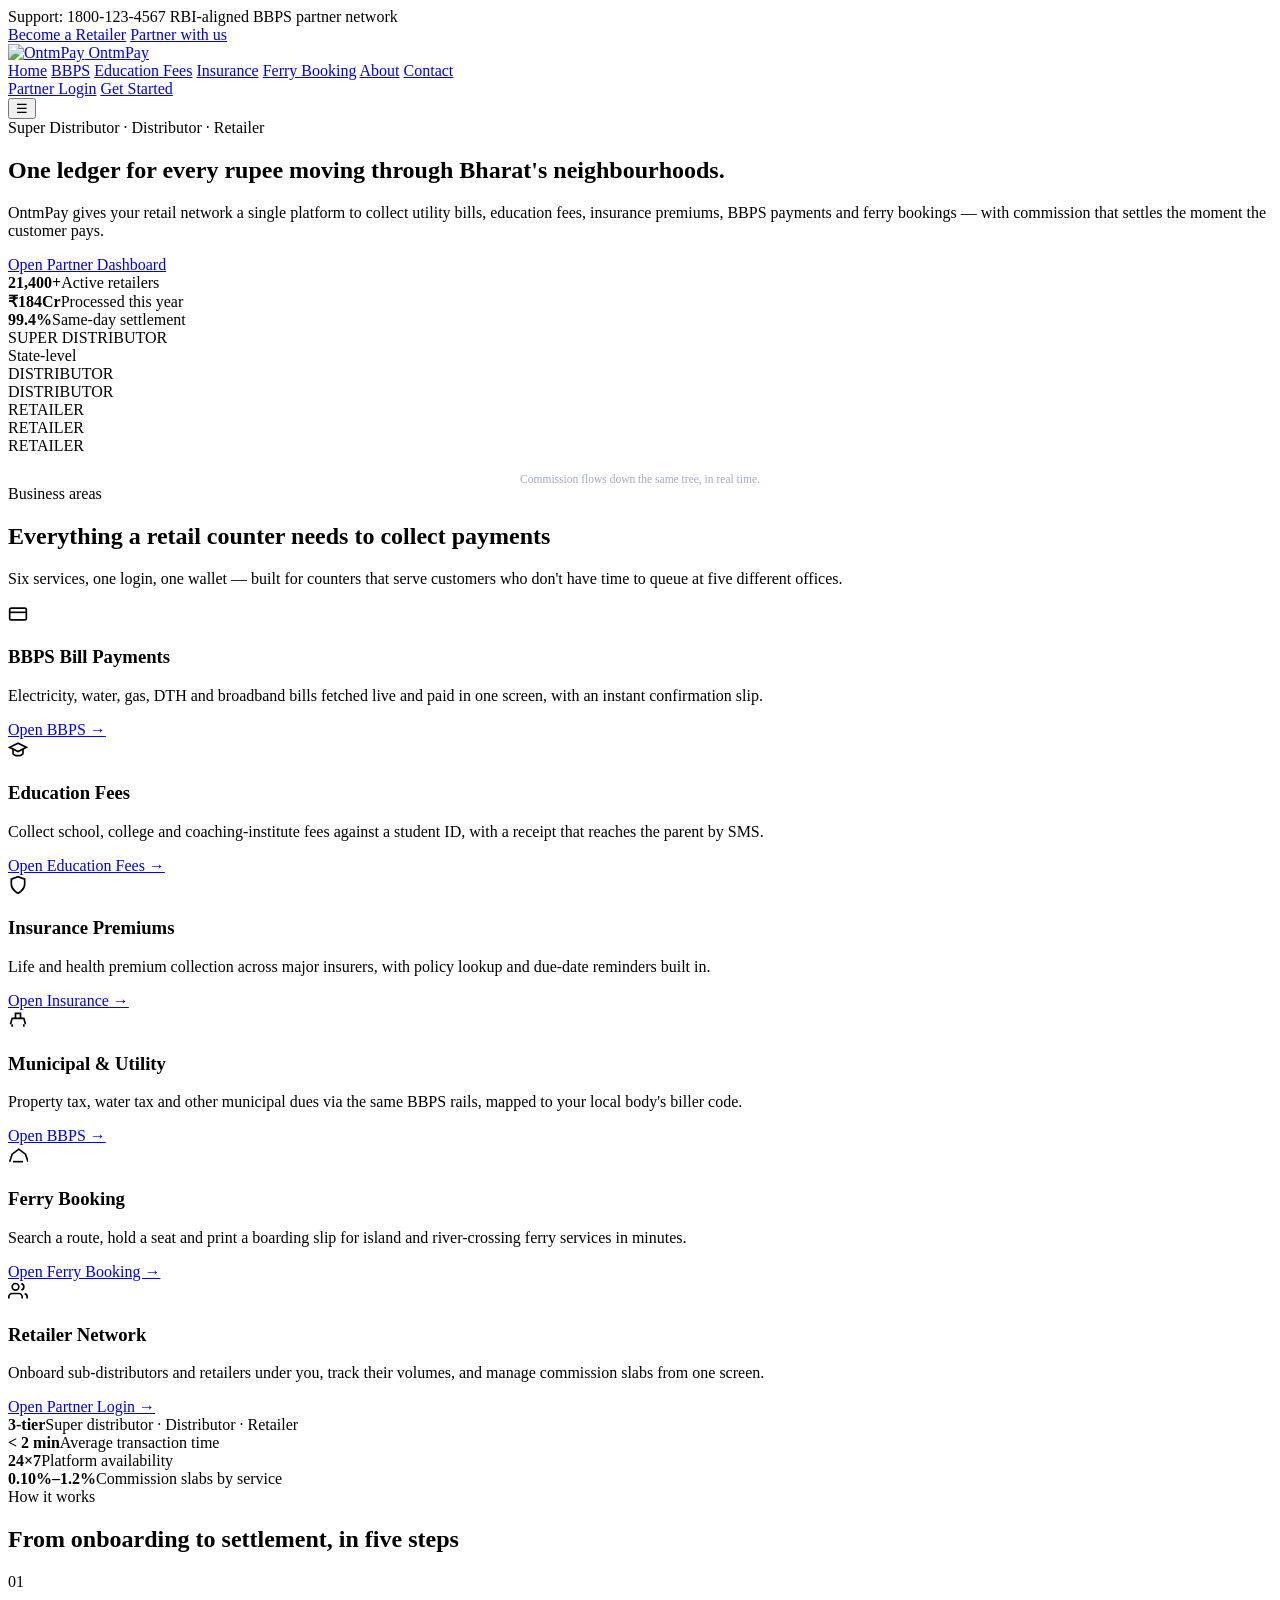
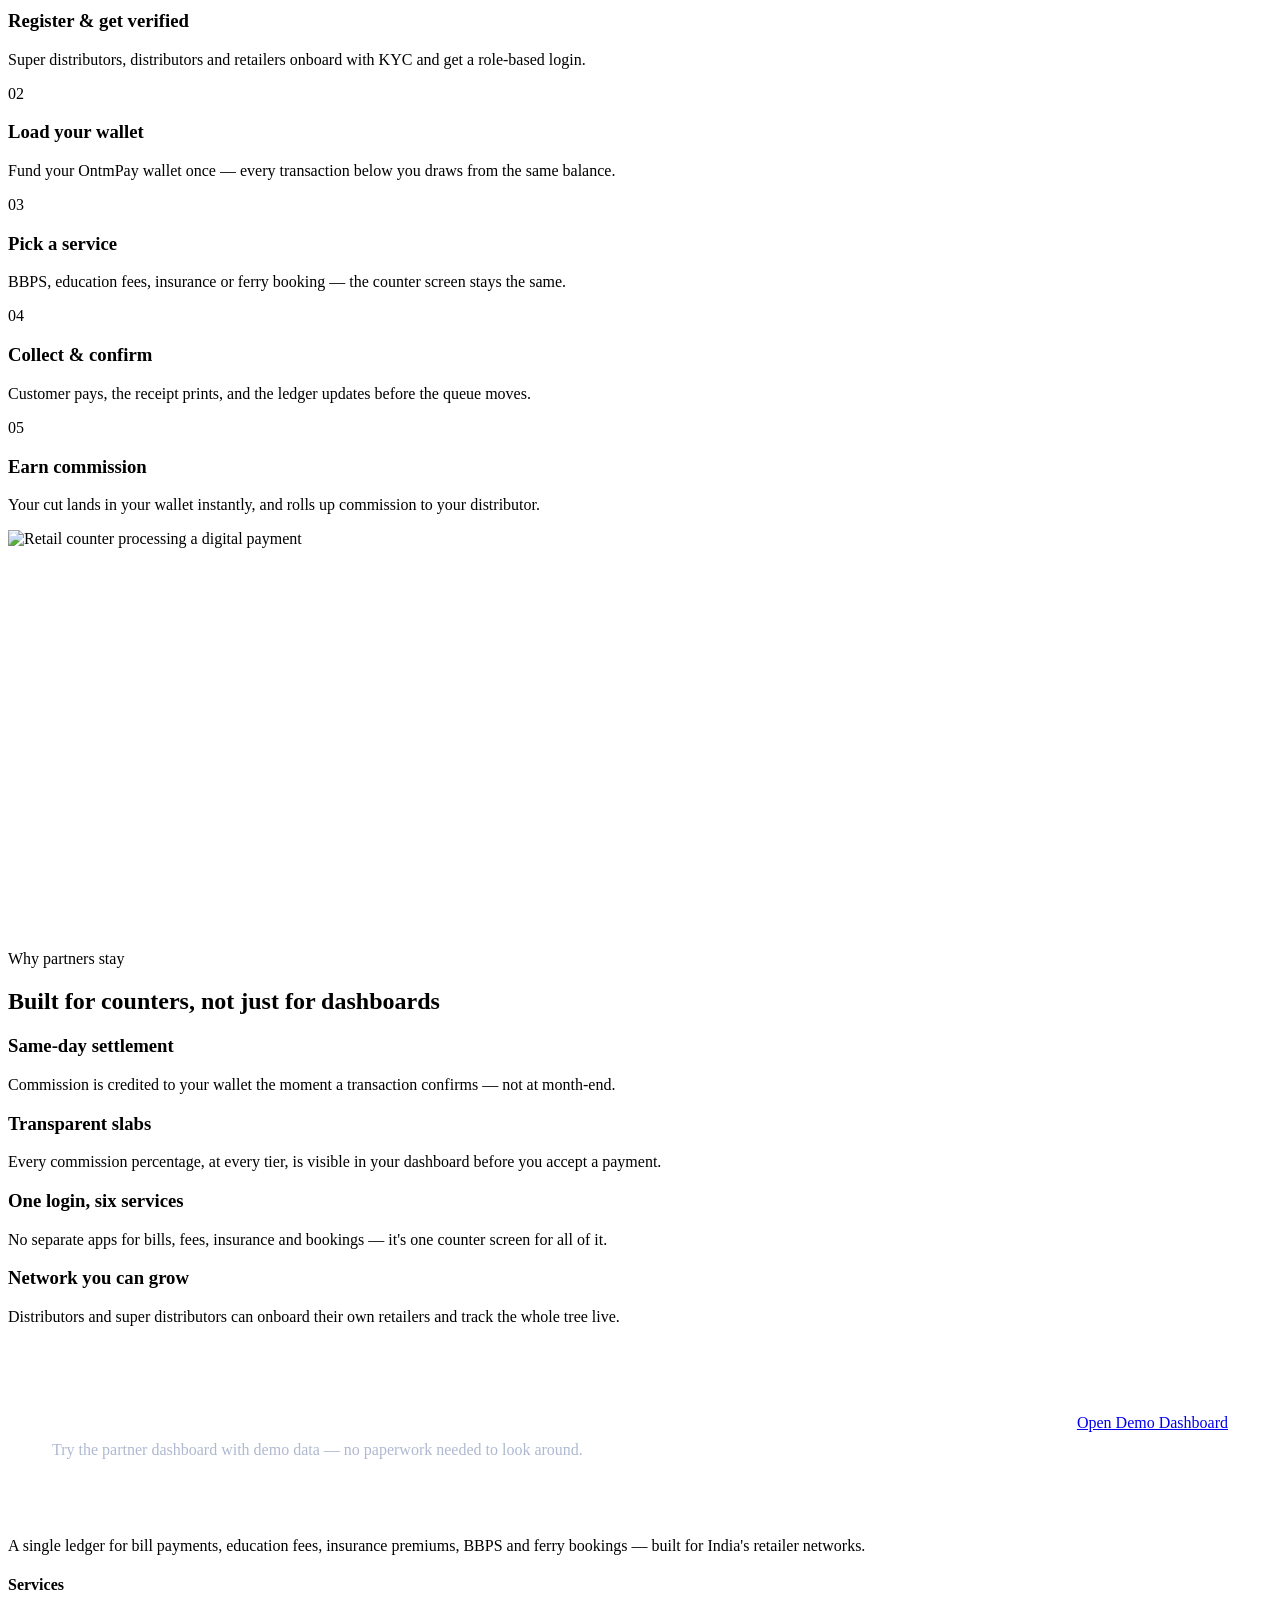
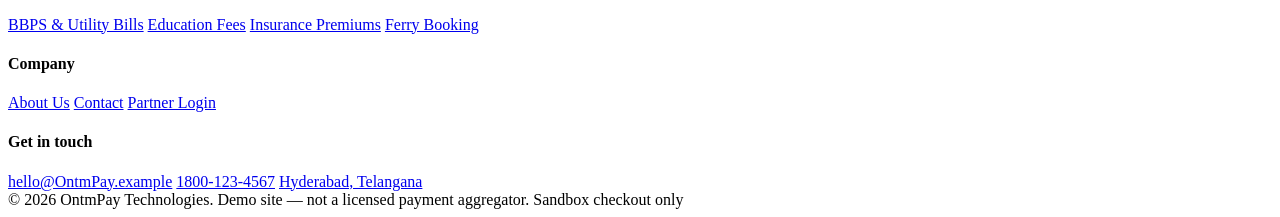
==== index.html @ 5d6c528f "Add files via upload" ====
<!DOCTYPE html>
<html lang="en">
<head>
<meta charset="UTF-8">
<meta name="viewport" content="width=device-width, initial-scale=1.0">
<title>OntmPay — Bill Payments, BBPS &amp; Ferry Booking for Bharat's Retail Network</title>
<meta name="description" content="OntmPay powers a nationwide network of super distributors, distributors and retailers to accept bill payments, education fees, insurance premiums, BBPS and ferry bookings.">
<link rel="stylesheet" href="css/style.css">
</head>
<body>

<div class="topbar">
  <div class="container">
    <div class="topbar-links">
      <span>Support: 1800-123-4567</span>
      <span class="mono">RBI-aligned BBPS partner network</span>
    </div>
    <div class="topbar-links">
      <a href="contact.html">Become a Retailer</a>
      <a href="contact.html">Partner with us</a>
    </div>
  </div>
</div>

<header class="site">
  <div class="container">
    <nav class="main">
      <a href="index.html" class="logo">
        <!-- <span class="mark">SP</span> -->
        <img src="./assets/images/logo-icon.svg" alt="OntmPay" class="mark"> OntmPay
      </a>
      <div class="nav-links">
        <a href="index.html" class="active">Home</a>
        <a href="services/bbps.html">BBPS</a>
        <a href="services/education.html">Education Fees</a>
        <a href="services/insurance.html">Insurance</a>
        <a href="services/ferry.html">Ferry Booking</a>
        <a href="about.html">About</a>
        <a href="contact.html">Contact</a>
      </div>
      <div class="nav-cta">
        <a href="login.html" class="btn btn-outline btn-sm">Partner Login</a>
        <a href="login.html" class="btn btn-primary btn-sm">Get Started</a>
      </div>
      <button class="nav-toggle btn btn-ghost btn-sm" aria-label="Menu">☰</button>
    </nav>
  </div>
</header>

<section class="hero">
  <div class="container">
    <div>
      <div class="eyebrow">Super Distributor · Distributor · Retailer</div>
      <h1>One ledger for every rupee moving through Bharat's neighbourhoods.</h1>
      <p class="lead">OntmPay gives your retail network a single platform to collect utility bills, education fees, insurance premiums, BBPS payments and ferry bookings — with commission that settles the moment the customer pays.</p>
      <div class="hero-actions">
        <a href="login.html" class="btn btn-primary">Open Partner Dashboard</a>
        <a href="services/bbps.html" class="btn btn-outline" style="border-color:rgba(255,255,255,.35); color:#fff;">Explore Services</a>
      </div>
      <div class="hero-stats">
        <div><b>21,400+</b><span>Active retailers</span></div>
        <div><b>₹184Cr</b><span>Processed this year</span></div>
        <div><b>99.4%</b><span>Same-day settlement</span></div>
      </div>
    </div>

    <div class="network-diagram" aria-label="Distribution hierarchy diagram">
      <div class="tier">
        <div class="node super">SUPER DISTRIBUTOR<br>State-level</div>
      </div>
      <div class="connector"></div>
      <div class="tier">
        <div class="node dist">DISTRIBUTOR</div>
        <div class="node dist">DISTRIBUTOR</div>
      </div>
      <div class="connector"></div>
      <div class="tier">
        <div class="node retail">RETAILER</div>
        <div class="node retail">RETAILER</div>
        <div class="node retail">RETAILER</div>
      </div>
      <p class="mono" style="text-align:center; font-size:.72rem; color:#9CA9C4; margin:18px 0 0;">Commission flows down the same tree, in real time.</p>
    </div>
  </div>
</section>

<section>
  <div class="container">
    <div class="section-head">
      <div class="eyebrow" style="justify-content:center;">Business areas</div>
      <h2>Everything a retail counter needs to collect payments</h2>
      <p>Six services, one login, one wallet — built for counters that serve customers who don't have time to queue at five different offices.</p>
    </div>

    <div class="grid grid-3">
      <div class="service-card">
        <div class="icon">
          <svg width="20" height="20" viewBox="0 0 24 24" fill="none" stroke="currentColor" stroke-width="2"><rect x="2" y="5" width="20" height="14" rx="2"></rect><path d="M2 10h20"></path></svg>
        </div>
        <h3>BBPS Bill Payments</h3>
        <p>Electricity, water, gas, DTH and broadband bills fetched live and paid in one screen, with an instant confirmation slip.</p>
        <a href="services/bbps.html" class="link">Open BBPS →</a>
      </div>
      <div class="service-card">
        <div class="icon">
          <svg width="20" height="20" viewBox="0 0 24 24" fill="none" stroke="currentColor" stroke-width="2"><path d="M22 10L12 5 2 10l10 5 10-5z"></path><path d="M6 12v5c0 1.5 2.7 3 6 3s6-1.5 6-3v-5"></path></svg>
        </div>
        <h3>Education Fees</h3>
        <p>Collect school, college and coaching-institute fees against a student ID, with a receipt that reaches the parent by SMS.</p>
        <a href="services/education.html" class="link">Open Education Fees →</a>
      </div>
      <div class="service-card">
        <div class="icon">
          <svg width="20" height="20" viewBox="0 0 24 24" fill="none" stroke="currentColor" stroke-width="2"><path d="M12 22s8-4 8-11V5l-8-3-8 3v6c0 7 8 11 8 11z"></path></svg>
        </div>
        <h3>Insurance Premiums</h3>
        <p>Life and health premium collection across major insurers, with policy lookup and due-date reminders built in.</p>
        <a href="services/insurance.html" class="link">Open Insurance →</a>
      </div>
      <div class="service-card">
        <div class="icon">
          <svg width="20" height="20" viewBox="0 0 24 24" fill="none" stroke="currentColor" stroke-width="2"><path d="M3 17l2-7h14l2 7"></path><path d="M5 17v3M19 17v3M9 10V4h6v6"></path></svg>
        </div>
        <h3>Municipal &amp; Utility</h3>
        <p>Property tax, water tax and other municipal dues via the same BBPS rails, mapped to your local body's biller code.</p>
        <a href="services/bbps.html" class="link">Open BBPS →</a>
      </div>
      <div class="service-card">
        <div class="icon">
          <svg width="20" height="20" viewBox="0 0 24 24" fill="none" stroke="currentColor" stroke-width="2"><path d="M2 20l3-9 8-6 8 6 3 9"></path><path d="M6 20h12"></path></svg>
        </div>
        <h3>Ferry Booking</h3>
        <p>Search a route, hold a seat and print a boarding slip for island and river-crossing ferry services in minutes.</p>
        <a href="services/ferry.html" class="link">Open Ferry Booking →</a>
      </div>
      <div class="service-card">
        <div class="icon">
          <svg width="20" height="20" viewBox="0 0 24 24" fill="none" stroke="currentColor" stroke-width="2"><path d="M17 21v-2a4 4 0 0 0-4-4H5a4 4 0 0 0-4 4v2"></path><circle cx="9" cy="7" r="4"></circle><path d="M23 21v-2a4 4 0 0 0-3-3.87"></path><path d="M16 3.13a4 4 0 0 1 0 7.75"></path></svg>
        </div>
        <h3>Retailer Network</h3>
        <p>Onboard sub-distributors and retailers under you, track their volumes, and manage commission slabs from one screen.</p>
        <a href="login.html" class="link">Open Partner Login →</a>
      </div>
    </div>
  </div>
</section>

<section class="alt">
  <div class="container">
    <div class="stat-strip">
      <div><b>3-tier</b><span>Super distributor · Distributor · Retailer</span></div>
      <div><b>&lt; 2 min</b><span>Average transaction time</span></div>
      <div><b>24×7</b><span>Platform availability</span></div>
      <div><b>0.10%–1.2%</b><span>Commission slabs by service</span></div>
    </div>
  </div>
</section>

<section>
  <div class="container">
    <div class="grid grid-2" style="align-items:center; gap:60px;">
      <div>
        <div class="eyebrow">How it works</div>
        <h2>From onboarding to settlement, in five steps</h2>
        <div class="steps">
          <div class="step">
            <div class="num">01</div>
            <div><h3>Register &amp; get verified</h3><p class="mb-0">Super distributors, distributors and retailers onboard with KYC and get a role-based login.</p></div>
          </div>
          <div class="step">
            <div class="num">02</div>
            <div><h3>Load your wallet</h3><p class="mb-0">Fund your OntmPay wallet once — every transaction below you draws from the same balance.</p></div>
          </div>
          <div class="step">
            <div class="num">03</div>
            <div><h3>Pick a service</h3><p class="mb-0">BBPS, education fees, insurance or ferry booking — the counter screen stays the same.</p></div>
          </div>
          <div class="step">
            <div class="num">04</div>
            <div><h3>Collect &amp; confirm</h3><p class="mb-0">Customer pays, the receipt prints, and the ledger updates before the queue moves.</p></div>
          </div>
          <div class="step">
            <div class="num">05</div>
            <div><h3>Earn commission</h3><p class="mb-0">Your cut lands in your wallet instantly, and rolls up commission to your distributor.</p></div>
          </div>
        </div>
      </div>
      <div class="card" style="padding:0; overflow:hidden;">
        <img src="https://images.unsplash.com/photo-1556742049-0cfed4f6a45d?auto=format&fit=crop&w=800&q=80" alt="Retail counter processing a digital payment" style="width:100%; height:100%; object-fit:cover; min-height:420px;">
      </div>
    </div>
  </div>
</section>

<section class="alt">
  <div class="container">
    <div class="section-head">
      <div class="eyebrow" style="justify-content:center;">Why partners stay</div>
      <h2>Built for counters, not just for dashboards</h2>
    </div>
    <div class="grid grid-4">
      <div class="card">
        <h3>Same-day settlement</h3>
        <p class="mb-0">Commission is credited to your wallet the moment a transaction confirms — not at month-end.</p>
      </div>
      <div class="card">
        <h3>Transparent slabs</h3>
        <p class="mb-0">Every commission percentage, at every tier, is visible in your dashboard before you accept a payment.</p>
      </div>
      <div class="card">
        <h3>One login, six services</h3>
        <p class="mb-0">No separate apps for bills, fees, insurance and bookings — it's one counter screen for all of it.</p>
      </div>
      <div class="card">
        <h3>Network you can grow</h3>
        <p class="mb-0">Distributors and super distributors can onboard their own retailers and track the whole tree live.</p>
      </div>
    </div>
  </div>
</section>

<section class="tight">
  <div class="container">
    <div class="card" style="background:var(--primary-deep); color:#fff; padding:44px; display:flex; justify-content:space-between; align-items:center; flex-wrap:wrap; gap:24px;">
      <div>
        <h2 style="color:#fff; margin-bottom:8px;">Ready to open a counter with OntmPay?</h2>
        <p style="color:#AEB9D1; margin:0;">Try the partner dashboard with demo data — no paperwork needed to look around.</p>
      </div>
      <a href="login.html" class="btn btn-primary">Open Demo Dashboard</a>
    </div>
  </div>
</section>

<footer class="site">
  <div class="container">
    <div class="footer-grid">
      <div class="footer-brand">
        <a href="index.html" class="logo" style="color:#fff;"><span class="mark">SP</span> OntmPay</a>
        <p>A single ledger for bill payments, education fees, insurance premiums, BBPS and ferry bookings — built for India's retailer networks.</p>
      </div>
      <div>
        <h4>Services</h4>
        <a href="services/bbps.html">BBPS &amp; Utility Bills</a>
        <a href="services/education.html">Education Fees</a>
        <a href="services/insurance.html">Insurance Premiums</a>
        <a href="services/ferry.html">Ferry Booking</a>
      </div>
      <div>
        <h4>Company</h4>
        <a href="about.html">About Us</a>
        <a href="contact.html">Contact</a>
        <a href="login.html">Partner Login</a>
      </div>
      <div>
        <h4>Get in touch</h4>
        <a href="mailto:hello@OntmPay.example">hello@OntmPay.example</a>
        <a href="tel:+911800123456">1800-123-4567</a>
        <a href="contact.html">Hyderabad, Telangana</a>
      </div>
    </div>
    <div class="footer-bottom">
      <span>© 2026 OntmPay Technologies. Demo site — not a licensed payment aggregator.</span>
      <span class="mono">Sandbox checkout only</span>
    </div>
  </div>
</footer>

<script src="js/main.js"></script>
</body>
</html>
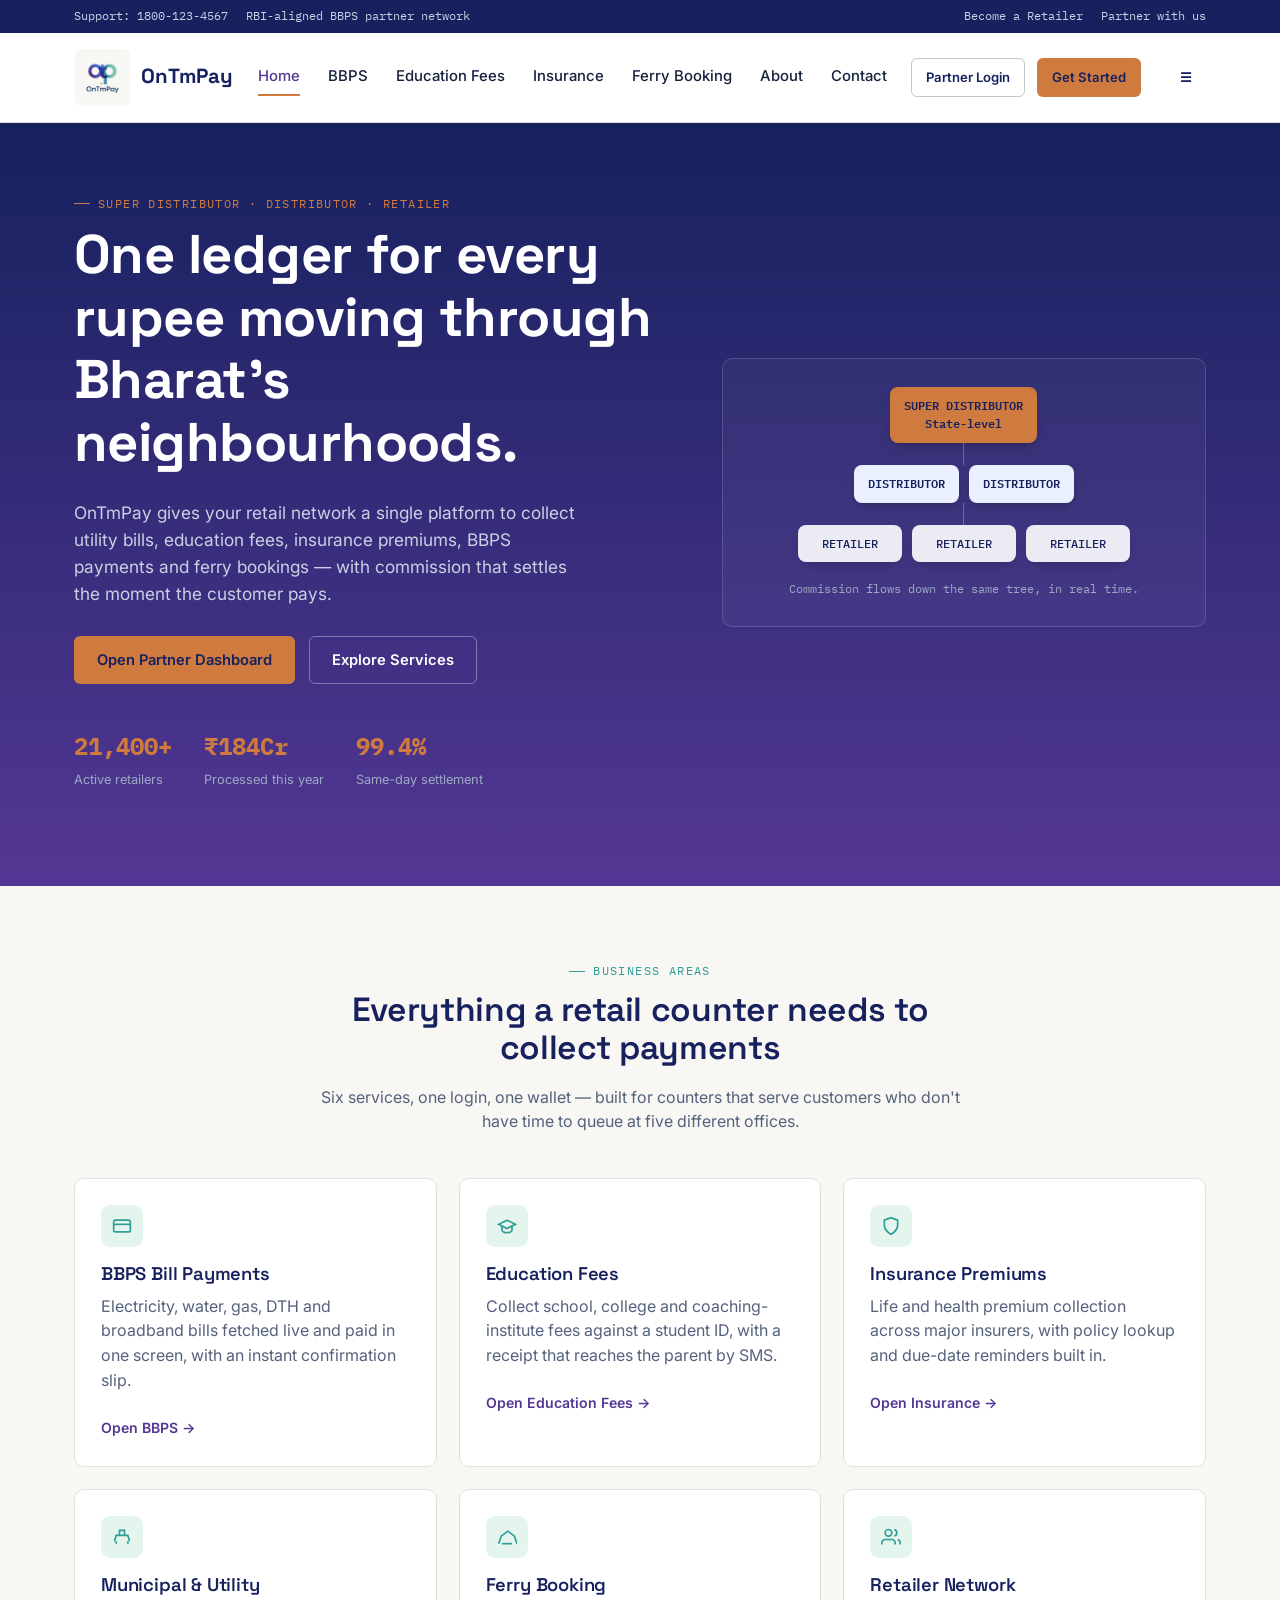
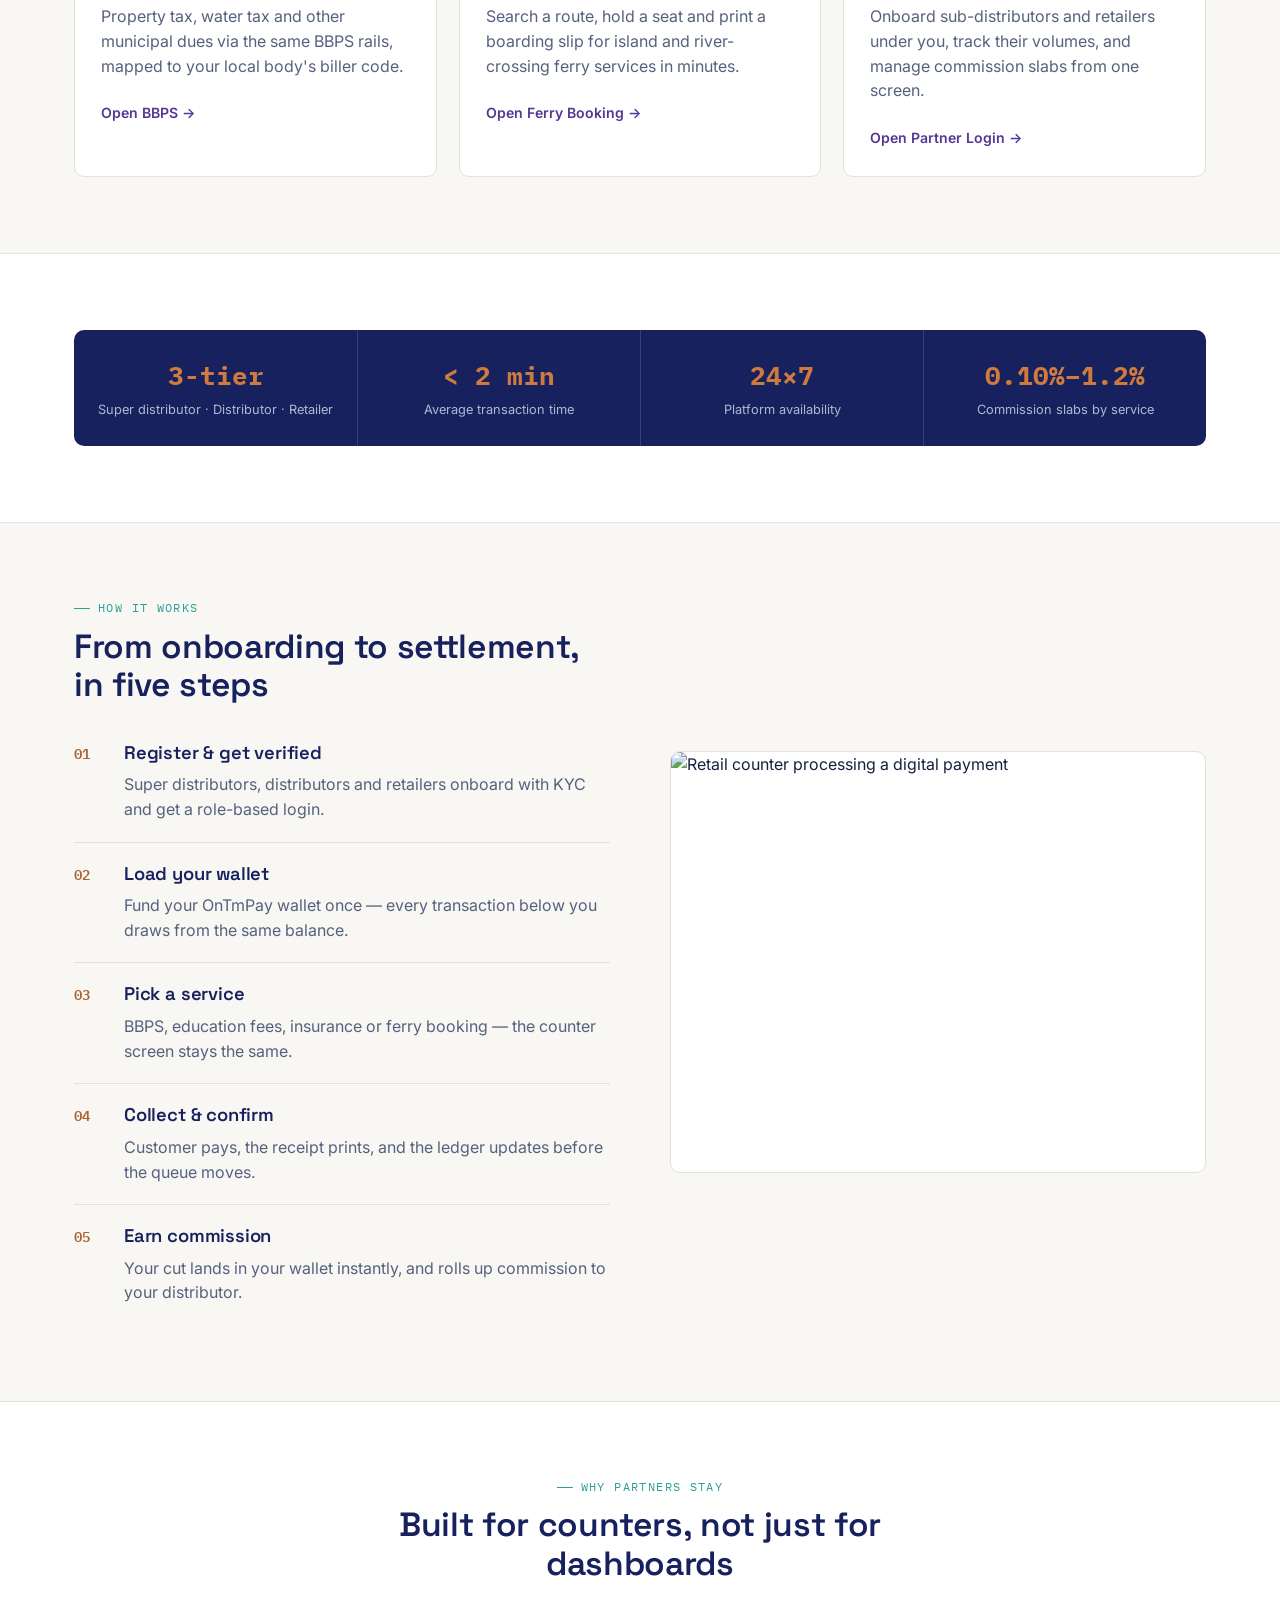
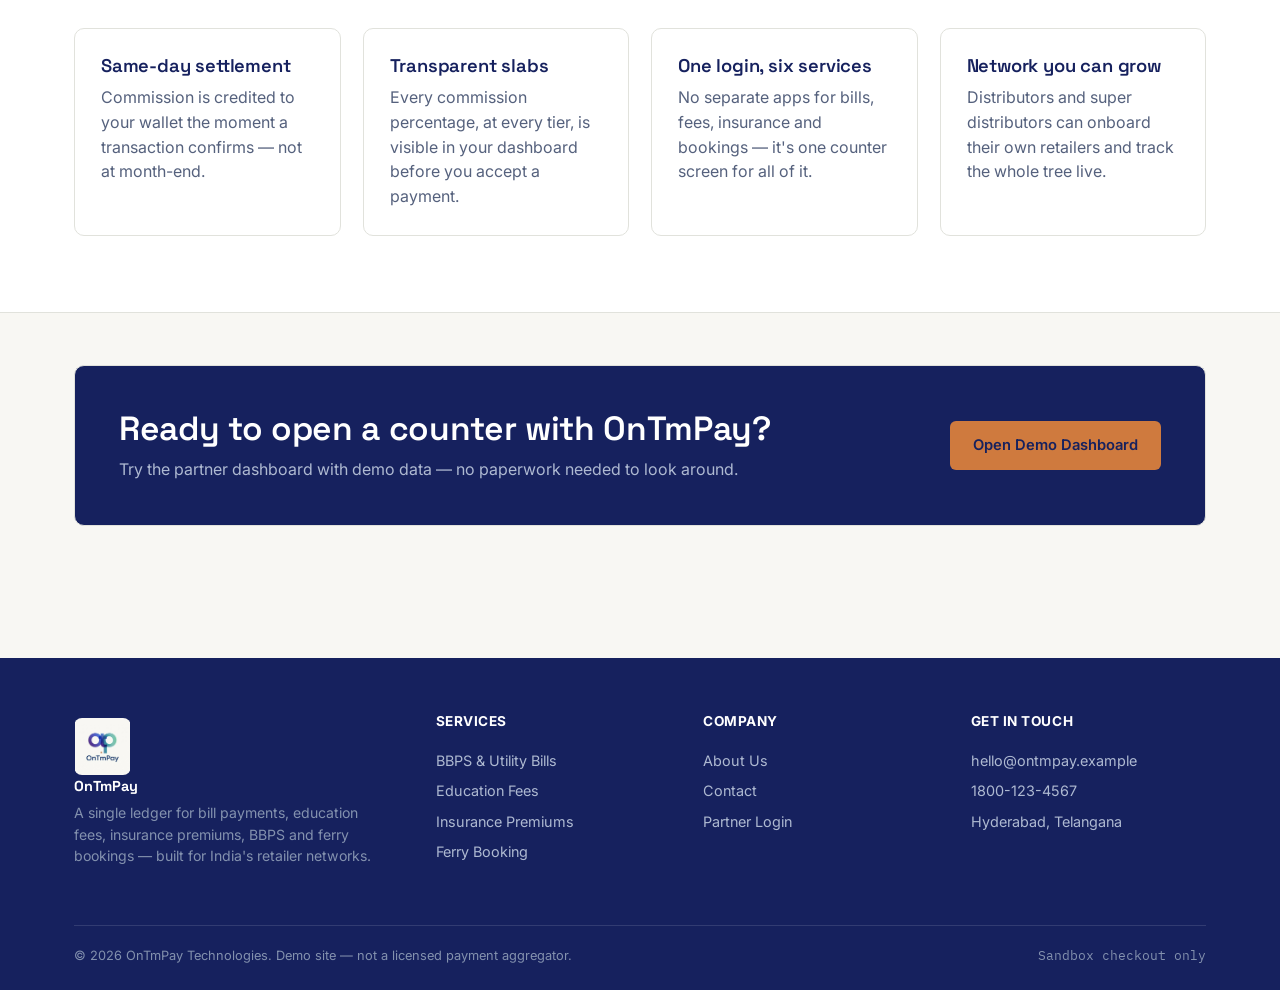
==== commit 9d94d04d: "Add files via upload" ====
--- a/index.html
+++ b/index.html
@@ -3,9 +3,9 @@
 <head>
 <meta charset="UTF-8">
 <meta name="viewport" content="width=device-width, initial-scale=1.0">
-<title>OntmPay — Bill Payments, BBPS &amp; Ferry Booking for Bharat's Retail Network</title>
-<meta name="description" content="OntmPay powers a nationwide network of super distributors, distributors and retailers to accept bill payments, education fees, insurance premiums, BBPS and ferry bookings.">
-<link rel="stylesheet" href="css/style.css">
+<title>OnTmPay — Bill Payments, BBPS &amp; Ferry Booking for Bharat's Retail Network</title>
+<meta name="description" content="OnTmPay powers a nationwide network of super distributors, distributors and retailers to accept bill payments, education fees, insurance premiums, BBPS and ferry bookings.">
+<link rel="stylesheet" href="css/style.css?v=20260717c">
 </head>
 <body>
 
@@ -26,8 +26,7 @@
   <div class="container">
     <nav class="main">
       <a href="index.html" class="logo">
-        <!-- <span class="mark">SP</span> -->
-        <img src="./assets/images/logo-icon.svg" alt="OntmPay" class="mark"> OntmPay
+        <span class="mark"><img src="./assets/images/ontmpay-logo.jpeg" alt="OT"></span> OnTmPay
       </a>
       <div class="nav-links">
         <a href="index.html" class="active">Home</a>
@@ -39,7 +38,7 @@
         <a href="contact.html">Contact</a>
       </div>
       <div class="nav-cta">
-        <a href="login.html" class="btn btn-outline btn-sm">Partner Login</a>
+        <a href="login.html" class="btn btn-outline btn-sm" data-login-link="dashboard.html">Partner Login</a>
         <a href="login.html" class="btn btn-primary btn-sm">Get Started</a>
       </div>
       <button class="nav-toggle btn btn-ghost btn-sm" aria-label="Menu">☰</button>
@@ -52,7 +51,7 @@
     <div>
       <div class="eyebrow">Super Distributor · Distributor · Retailer</div>
       <h1>One ledger for every rupee moving through Bharat's neighbourhoods.</h1>
-      <p class="lead">OntmPay gives your retail network a single platform to collect utility bills, education fees, insurance premiums, BBPS payments and ferry bookings — with commission that settles the moment the customer pays.</p>
+      <p class="lead">OnTmPay gives your retail network a single platform to collect utility bills, education fees, insurance premiums, BBPS payments and ferry bookings — with commission that settles the moment the customer pays.</p>
       <div class="hero-actions">
         <a href="login.html" class="btn btn-primary">Open Partner Dashboard</a>
         <a href="services/bbps.html" class="btn btn-outline" style="border-color:rgba(255,255,255,.35); color:#fff;">Explore Services</a>
@@ -94,6 +93,7 @@
 
     <div class="grid grid-3">
       <div class="service-card">
+        
         <div class="icon">
           <svg width="20" height="20" viewBox="0 0 24 24" fill="none" stroke="currentColor" stroke-width="2"><rect x="2" y="5" width="20" height="14" rx="2"></rect><path d="M2 10h20"></path></svg>
         </div>
@@ -102,6 +102,7 @@
         <a href="services/bbps.html" class="link">Open BBPS →</a>
       </div>
       <div class="service-card">
+        
         <div class="icon">
           <svg width="20" height="20" viewBox="0 0 24 24" fill="none" stroke="currentColor" stroke-width="2"><path d="M22 10L12 5 2 10l10 5 10-5z"></path><path d="M6 12v5c0 1.5 2.7 3 6 3s6-1.5 6-3v-5"></path></svg>
         </div>
@@ -110,6 +111,7 @@
         <a href="services/education.html" class="link">Open Education Fees →</a>
       </div>
       <div class="service-card">
+        
         <div class="icon">
           <svg width="20" height="20" viewBox="0 0 24 24" fill="none" stroke="currentColor" stroke-width="2"><path d="M12 22s8-4 8-11V5l-8-3-8 3v6c0 7 8 11 8 11z"></path></svg>
         </div>
@@ -126,6 +128,7 @@
         <a href="services/bbps.html" class="link">Open BBPS →</a>
       </div>
       <div class="service-card">
+        
         <div class="icon">
           <svg width="20" height="20" viewBox="0 0 24 24" fill="none" stroke="currentColor" stroke-width="2"><path d="M2 20l3-9 8-6 8 6 3 9"></path><path d="M6 20h12"></path></svg>
         </div>
@@ -169,7 +172,7 @@
           </div>
           <div class="step">
             <div class="num">02</div>
-            <div><h3>Load your wallet</h3><p class="mb-0">Fund your OntmPay wallet once — every transaction below you draws from the same balance.</p></div>
+            <div><h3>Load your wallet</h3><p class="mb-0">Fund your OnTmPay wallet once — every transaction below you draws from the same balance.</p></div>
           </div>
           <div class="step">
             <div class="num">03</div>
@@ -223,7 +226,7 @@
   <div class="container">
     <div class="card" style="background:var(--primary-deep); color:#fff; padding:44px; display:flex; justify-content:space-between; align-items:center; flex-wrap:wrap; gap:24px;">
       <div>
-        <h2 style="color:#fff; margin-bottom:8px;">Ready to open a counter with OntmPay?</h2>
+        <h2 style="color:#fff; margin-bottom:8px;">Ready to open a counter with OnTmPay?</h2>
         <p style="color:#AEB9D1; margin:0;">Try the partner dashboard with demo data — no paperwork needed to look around.</p>
       </div>
       <a href="login.html" class="btn btn-primary">Open Demo Dashboard</a>
@@ -235,7 +238,7 @@
   <div class="container">
     <div class="footer-grid">
       <div class="footer-brand">
-        <a href="index.html" class="logo" style="color:#fff;"><span class="mark">SP</span> OntmPay</a>
+        <a href="index.html" class="logo" style="color:#fff;"><span class="mark"><img src="./assets/images/ontmpay-logo.jpeg" alt="OT"></span> OnTmPay</a>
         <p>A single ledger for bill payments, education fees, insurance premiums, BBPS and ferry bookings — built for India's retailer networks.</p>
       </div>
       <div>
@@ -253,18 +256,18 @@
       </div>
       <div>
         <h4>Get in touch</h4>
-        <a href="mailto:hello@OntmPay.example">hello@OntmPay.example</a>
+        <a href="mailto:hello@ontmpay.example">hello@ontmpay.example</a>
         <a href="tel:+911800123456">1800-123-4567</a>
         <a href="contact.html">Hyderabad, Telangana</a>
       </div>
     </div>
     <div class="footer-bottom">
-      <span>© 2026 OntmPay Technologies. Demo site — not a licensed payment aggregator.</span>
+      <span>© 2026 OnTmPay Technologies. Demo site — not a licensed payment aggregator.</span>
       <span class="mono">Sandbox checkout only</span>
     </div>
   </div>
 </footer>
 
-<script src="js/main.js"></script>
+<script src="js/main.js?v=20260717c"></script>
 </body>
 </html>
--- a/css/style.css
+++ b/css/style.css
@@ -0,0 +1,564 @@
+/* ==========================================================================
+   OntmPay — design tokens
+   Ledger-inspired fintech distributor network. Navy + gold on cool paper,
+   ruled horizontal lines throughout (passbook motif), mono for every figure.
+   ========================================================================== */
+
+@import url('https://fonts.googleapis.com/css2?family=Space+Grotesk:wght@500;600;700&family=Inter:wght@400;500;600;700&family=IBM+Plex+Mono:wght@400;500;600&display=swap');
+
+:root{
+  --bg:            #F8F7F3;   /* logo's own background tone */
+  --paper:         #FFFFFF;
+  --ink:           #16213D;   /* deep navy, close to the wordmark */
+  --ink-soft:      #55617D;
+  --line:          #E1E2DC;
+  --line-strong:   #C6C9C2;
+
+  /* sampled directly from the OnTmPay logo */
+  --primary:       #543794;   /* violet, base of the "o" ring */
+  --primary-light: #4E70D1;   /* blue, top of the "o" ring */
+  --primary-deep:  #16215E;   /* deep navy, the wordmark itself */
+  --teal:          #2E9E97;   /* teal, overlap of the "p" ring */
+  --teal-light:    #6ECBA6;   /* green, outer edge of the "p" ring */
+  --teal-soft:     #E4F5EE;
+  --accent:        #CF7A3E;   /* the small orange accent dot */
+  --accent-deep:   #AD6230;
+  --danger:        #B4423A;
+  --danger-soft:   #FBEAE8;
+
+  --font-display: 'Space Grotesk', sans-serif;
+  --font-body:    'Inter', sans-serif;
+  --font-mono:    'IBM Plex Mono', monospace;
+
+  --radius: 10px;
+  --radius-sm: 6px;
+  --shadow-card: 0 1px 2px rgba(14,21,38,0.04), 0 8px 24px -12px rgba(14,21,38,0.12);
+  --container: 1180px;
+
+  /* fluid side padding — tightens automatically on small screens instead
+     of jumping abruptly at a breakpoint */
+  --pad: clamp(16px, 4vw, 24px);
+}
+
+*,*::before,*::after{ box-sizing:border-box; }
+html{ scroll-behavior:smooth; -webkit-text-size-adjust:100%; }
+body{
+  margin:0;
+  font-family:var(--font-body);
+  background:var(--bg);
+  color:var(--ink);
+  line-height:1.55;
+  -webkit-font-smoothing:antialiased;
+  overflow-x:hidden;
+}
+h1,h2,h3,h4{
+  font-family:var(--font-display);
+  color:var(--primary-deep);
+  margin:0 0 .5em;
+  line-height:1.15;
+  letter-spacing:-0.01em;
+}
+h1{ font-size:clamp(1.9rem, 5vw, 3.4rem); font-weight:700; }
+h2{ font-size:clamp(1.4rem, 3.2vw, 2.1rem); font-weight:600; }
+h3{ font-size:clamp(1.05rem, 2.4vw, 1.15rem); font-weight:600; }
+p{ margin:0 0 1em; color:var(--ink-soft); }
+a{ color:inherit; text-decoration:none; }
+.mono{ font-family:var(--font-mono); }
+.container{ max-width:var(--container); margin:0 auto; padding:0 var(--pad); }
+img{ max-width:100%; display:block; }
+button{ font-family:inherit; }
+
+a:focus-visible, button:focus-visible, input:focus-visible, select:focus-visible, textarea:focus-visible{
+  outline:2px solid var(--accent-deep);
+  outline-offset:2px;
+}
+
+@media (prefers-reduced-motion: reduce){
+  *{ animation-duration:0.001ms !important; animation-iteration-count:1 !important; transition-duration:0.001ms !important; scroll-behavior:auto !important; }
+}
+
+.rule{
+  border:none;
+  border-top:1px solid var(--line);
+  margin:0;
+}
+.ledger-rows > * + *{ border-top:1px solid var(--line); }
+.eyebrow{
+  font-family:var(--font-mono);
+  font-size:.72rem;
+  letter-spacing:.12em;
+  text-transform:uppercase;
+  color:var(--teal);
+  display:flex;
+  align-items:center;
+  gap:8px;
+  margin-bottom:.9em;
+}
+.eyebrow::before{
+  content:"";
+  width:16px; height:1px;
+  background:var(--teal);
+  display:inline-block;
+  flex:none;
+}
+
+.tick{
+  width:18px; height:18px;
+  flex:none;
+  color:var(--teal);
+}
+
+.topbar{
+  background:var(--primary-deep);
+  color:#C9D2E4;
+  font-family:var(--font-mono);
+  font-size:.76rem;
+}
+.topbar .container{
+  display:flex; justify-content:space-between; align-items:center;
+  padding-top:7px; padding-bottom:7px;
+  flex-wrap:wrap; gap:6px;
+}
+.topbar a{ color:#C9D2E4; }
+.topbar .topbar-links{ display:flex; gap:18px; flex-wrap:wrap; }
+
+header.site{
+  background:var(--paper);
+  border-bottom:1px solid var(--line);
+  position:sticky; top:0; z-index:40;
+}
+nav.main{
+  display:flex; align-items:center; justify-content:space-between;
+  padding:16px 0;
+  position:relative;
+  gap:12px;
+}
+.logo{
+  display:flex; align-items:center; gap:10px;
+  font-family:var(--font-display); font-weight:700; font-size:1.28rem;
+  color:var(--primary-deep);
+  flex:none;
+  min-width:0;
+}
+.logo .mark{
+  width:57px;
+  height:57px;
+  border-radius:8px;
+  display:flex; align-items:center; justify-content:center;
+  color:var(--accent); font-family:var(--font-mono); font-weight:600; font-size:.95rem;
+  flex:none;
+  overflow:hidden;
+}
+.logo .mark img, .logo .mark svg{ width:100%; height:100%; object-fit:contain; display:block; }
+.nav-links{ display:flex; gap:28px; align-items:center; }
+.nav-links a{
+  font-size:.93rem; font-weight:500; color:var(--ink);
+  padding:6px 0; border-bottom:2px solid transparent;
+  transition:color .15s ease, border-color .15s ease;
+}
+.nav-links a:hover, .nav-links a.active{ color:var(--primary); border-bottom-color:var(--accent); }
+.nav-cta{ display:flex; gap:12px; align-items:center; flex:none; }
+
+.nav-toggle{
+  display:none;
+  width:40px; height:40px;
+  align-items:center; justify-content:center;
+  padding:0; flex:none;
+  background:transparent;
+  border:1px solid var(--line-strong);
+  border-radius:var(--radius-sm);
+  cursor:pointer;
+  font-size:1.1rem;
+  color:var(--primary-deep);
+}
+
+.btn{
+  display:inline-flex; align-items:center; justify-content:center; gap:8px;
+  padding:12px 22px;
+  border-radius:var(--radius-sm);
+  font-weight:600; font-size:.92rem;
+  border:1px solid transparent;
+  cursor:pointer;
+  transition:transform .12s ease, box-shadow .12s ease, background .12s ease;
+  white-space:nowrap;
+}
+.btn:active{ transform:translateY(1px); }
+.btn-primary{ background:var(--accent); color:var(--primary-deep); }
+.btn-primary:hover{ background:var(--accent-deep); }
+.btn-outline{ background:transparent; border-color:var(--line-strong); color:var(--primary-deep); }
+.btn-outline:hover{ border-color:var(--primary); }
+.btn-ghost{ background:transparent; color:var(--primary-deep); }
+.btn-dark{ background:var(--primary-deep); color:#fff; }
+.btn-dark:hover{ background:var(--primary); }
+.btn-sm{ padding:8px 14px; font-size:.82rem; }
+.btn-block{ width:100%; }
+.btn[disabled]{ opacity:.5; cursor:not-allowed; }
+
+.hero{
+  background:linear-gradient(180deg, var(--primary-deep) 0%, var(--primary) 100%);
+  color:#fff;
+  padding:72px 0 96px;
+  position:relative;
+  overflow:hidden;
+}
+.hero .container{ display:grid; grid-template-columns:1.1fr .9fr; gap:56px; align-items:center; min-width:0; }
+.hero .container > *{ min-width:0; }
+.hero .eyebrow{ color:var(--accent); }
+.hero .eyebrow::before{ background:var(--accent); }
+.hero h1{ color:#fff; }
+.hero p.lead{ color:#C9D2E4; font-size:1.08rem; max-width:46ch; }
+.hero-actions{ display:flex; gap:14px; margin-top:28px; flex-wrap:wrap; }
+.hero-stats{ display:flex; gap:32px; margin-top:44px; flex-wrap:wrap; }
+.hero-stats div b{ display:block; font-family:var(--font-mono); font-size:1.5rem; color:var(--accent); }
+.hero-stats div span{ font-size:.8rem; color:#9CA9C4; }
+
+.network-diagram{
+  background:rgba(255,255,255,.04);
+  border:1px solid rgba(255,255,255,.14);
+  border-radius:var(--radius);
+  padding:28px 20px;
+}
+.tier{ display:flex; justify-content:center; gap:10px; flex-wrap:wrap; position:relative; }
+.tier + .tier{ margin-top:26px; }
+.node{
+  background:#fff; color:var(--primary-deep);
+  font-family:var(--font-mono); font-size:.72rem; font-weight:600;
+  padding:10px 14px; border-radius:8px; text-align:center;
+  box-shadow:0 6px 14px -6px rgba(0,0,0,.35);
+  min-width:104px;
+}
+.node.super{ background:var(--accent); }
+.node.dist{ background:#EAF0FF; }
+.node.retail{ background:rgba(255,255,255,.9); font-weight:500; }
+.connector{
+  border-left:1px solid rgba(255,255,255,.28);
+  height:22px; width:1px; margin:0 auto;
+}
+
+section{ padding:76px 0; }
+section.tight{ padding:52px 0; }
+.section-head{ max-width:640px; margin:0 auto 44px; text-align:center; }
+.section-head.left{ margin:0 0 40px; text-align:left; }
+.alt{ background:var(--paper); border-top:1px solid var(--line); border-bottom:1px solid var(--line); }
+
+.grid{ display:grid; gap:22px; min-width:0; }
+.grid > *{ min-width:0; }
+.grid-2{ grid-template-columns:repeat(2,1fr); }
+.grid-3{ grid-template-columns:repeat(3,1fr); }
+.grid-4{ grid-template-columns:repeat(4,1fr); }
+
+.card{
+  background:var(--paper);
+  border:1px solid var(--line);
+  border-radius:var(--radius);
+  padding:26px;
+}
+.service-card{
+  background:var(--paper);
+  border:1px solid var(--line);
+  border-radius:var(--radius);
+  padding:26px;
+  transition:border-color .15s ease, transform .15s ease;
+}
+.service-card:hover{ border-color:var(--accent-deep); transform:translateY(-2px); }
+.service-card .icon{
+  width:42px; height:42px; border-radius:9px;
+  background:var(--teal-soft); color:var(--teal);
+  display:flex; align-items:center; justify-content:center;
+  margin-bottom:16px;
+}
+.service-card a.link{
+  display:inline-flex; align-items:center; gap:6px;
+  font-weight:600; font-size:.88rem; color:var(--primary);
+  margin-top:8px;
+}
+.service-card.locked{ opacity:.75; }
+.service-card .lock-flag{
+  display:inline-flex; align-items:center; gap:6px;
+  font-family:var(--font-mono); font-size:.68rem; font-weight:600;
+  color:var(--ink-soft); background:var(--bg); border:1px solid var(--line);
+  padding:3px 9px; border-radius:999px; margin-bottom:12px;
+}
+
+.stat-strip{
+  display:grid; grid-template-columns:repeat(4,1fr);
+  background:var(--primary-deep); color:#fff;
+  border-radius:var(--radius);
+  overflow:hidden;
+  min-width:0;
+}
+.stat-strip > *{ min-width:0; }
+.stat-strip div{ padding:26px 20px; text-align:center; }
+.stat-strip div + div{ border-left:1px solid rgba(255,255,255,.14); }
+.stat-strip b{ display:block; font-family:var(--font-mono); font-size:1.6rem; color:var(--accent); }
+.stat-strip span{ font-size:.8rem; color:#AEB9D1; }
+
+.steps{ counter-reset:step; }
+.step{ display:flex; gap:18px; padding:20px 0; }
+.step + .step{ border-top:1px solid var(--line); }
+.step .num{
+  font-family:var(--font-mono); font-weight:600; color:var(--accent-deep);
+  font-size:.85rem; flex:none; width:32px;
+}
+
+.badge{
+  display:inline-flex; align-items:center; gap:6px;
+  font-family:var(--font-mono); font-size:.72rem; font-weight:600;
+  padding:4px 10px; border-radius:999px;
+  background:var(--teal-soft); color:var(--teal);
+  white-space:nowrap;
+}
+.badge.gold{ background:#F7E7D9; color:var(--accent-deep); }
+.badge.grey{ background:var(--bg); color:var(--ink-soft); border:1px solid var(--line); }
+.badge.danger{ background:var(--danger-soft); color:var(--danger); }
+
+footer.site{
+  background:var(--primary-deep); color:#AEB9D1;
+  padding:56px 0 24px; margin-top:80px;
+}
+footer.site h4{ color:#fff; font-family:var(--font-body); font-size:.85rem; letter-spacing:.04em; text-transform:uppercase; margin-bottom:16px;}
+footer.site a{ display:block; color:#AEB9D1; font-size:.9rem; padding:4px 0; }
+footer.site a:hover{ color:var(--accent); }
+.footer-grid{ display:grid; grid-template-columns:1.4fr 1fr 1fr 1fr; gap:32px; min-width:0; }
+.footer-grid > *{ min-width:0; }
+.footer-bottom{
+  margin-top:44px; padding-top:20px; border-top:1px solid rgba(255,255,255,.12);
+  display:flex; justify-content:space-between; flex-wrap:wrap; gap:10px;
+  font-size:.8rem; color:#8391AE;
+}
+.footer-brand p{ color:#8391AE; max-width:34ch; font-size:.88rem; }
+
+label{ display:block; font-size:.84rem; font-weight:600; color:var(--primary-deep); margin-bottom:6px; }
+input, select, textarea{
+  width:100%; font-family:var(--font-body); font-size:.94rem;
+  padding:12px 14px; border:1px solid var(--line-strong); border-radius:var(--radius-sm);
+  background:#fff; color:var(--ink);
+}
+input:focus, select:focus, textarea:focus{ border-color:var(--primary); outline:none; }
+.field{ margin-bottom:18px; }
+.field-row{ display:grid; grid-template-columns:1fr 1fr; gap:16px; }
+.hint{ font-size:.78rem; color:var(--ink-soft); margin-top:6px; }
+.form-card{
+  background:var(--paper); border:1px solid var(--line); border-radius:var(--radius);
+  padding:32px; box-shadow:var(--shadow-card);
+}
+
+.role-tiles{ display:grid; grid-template-columns:repeat(3,1fr); gap:16px; margin-bottom:26px; }
+.role-tile{
+  border:1.5px solid var(--line-strong); border-radius:var(--radius);
+  padding:18px; text-align:left; cursor:pointer; background:#fff;
+}
+.role-tile b{ display:block; font-family:var(--font-display); font-size:1rem; margin-bottom:4px; }
+.role-tile span{ font-size:.78rem; color:var(--ink-soft); }
+.role-tile.active{ border-color:var(--accent-deep); background:#FFFBF0; box-shadow:0 0 0 3px rgba(217,166,46,.18); }
+
+.login-notice{
+  display:flex; align-items:flex-start; gap:12px;
+  background:var(--teal-soft); border:1px solid var(--teal);
+  border-radius:var(--radius); padding:14px 16px; margin-bottom:22px;
+  font-size:.86rem; color:var(--ink);
+}
+.login-notice svg{ flex:none; color:var(--teal); margin-top:1px; }
+
+.dash-shell{ display:grid; grid-template-columns:230px 1fr; gap:0; min-height:70vh; min-width:0; }
+.dash-shell > *{ min-width:0; }
+.dash-side{
+  background:var(--primary-deep); color:#C9D2E4; padding:28px 18px;
+}
+.dash-side .role-badge{
+  font-family:var(--font-mono); font-size:.7rem; color:var(--accent);
+  border:1px solid rgba(217,166,46,.4); border-radius:999px;
+  padding:4px 10px; display:inline-block; margin-bottom:22px;
+}
+.dash-side a{
+  display:flex; align-items:center; gap:10px;
+  padding:10px 12px; border-radius:8px; font-size:.9rem; font-weight:500;
+  color:#C9D2E4; margin-bottom:2px;
+}
+.dash-side a:hover, .dash-side a.active{ background:rgba(255,255,255,.08); color:#fff; }
+.dash-main{ padding:34px 36px; background:var(--bg); min-width:0; overflow-x:hidden; }
+.dash-head{ display:flex; justify-content:space-between; align-items:flex-start; margin-bottom:28px; flex-wrap:wrap; gap:16px; }
+
+.kpi-grid{ display:grid; grid-template-columns:repeat(4,1fr); gap:18px; margin-bottom:30px; min-width:0; }
+.kpi-grid > *{ min-width:0; }
+.kpi{ background:#fff; border:1px solid var(--line); border-radius:var(--radius); padding:20px; }
+.kpi .label{ font-size:.78rem; color:var(--ink-soft); margin-bottom:8px; }
+.kpi .value{ font-family:var(--font-mono); font-size:1.5rem; font-weight:600; color:var(--primary-deep); }
+.kpi .delta{ font-size:.76rem; margin-top:6px; }
+.kpi .delta.up{ color:var(--teal); }
+.kpi .delta.down{ color:var(--danger); }
+
+table.ledger{ width:100%; border-collapse:collapse; background:#fff; border:1px solid var(--line); border-radius:var(--radius); overflow:hidden; }
+table.ledger th{
+  text-align:left; font-size:.72rem; text-transform:uppercase; letter-spacing:.06em;
+  color:var(--ink-soft); background:var(--bg); padding:12px 16px; font-weight:600;
+}
+table.ledger td{ padding:13px 16px; font-size:.88rem; border-top:1px solid var(--line); }
+table.ledger td.mono, table.ledger th.mono{ font-family:var(--font-mono); }
+.status-dot{ width:7px; height:7px; border-radius:50%; display:inline-block; margin-right:6px; }
+.status-dot.success{ background:var(--teal); }
+.status-dot.pending{ background:var(--accent-deep); }
+.status-dot.failed{ background:var(--danger); }
+
+.tree-level{ margin-left:26px; border-left:1px dashed var(--line-strong); padding-left:22px; }
+.tree-row{
+  display:flex; align-items:center; justify-content:space-between;
+  background:#fff; border:1px solid var(--line); border-radius:var(--radius-sm);
+  padding:12px 16px; margin:8px 0;
+  flex-wrap:wrap; gap:8px;
+}
+.tree-row .who{ display:flex; align-items:center; gap:12px; }
+.avatar{
+  width:34px; height:34px; border-radius:50%; background:var(--teal-soft); color:var(--teal);
+  display:flex; align-items:center; justify-content:center; font-family:var(--font-mono); font-size:.76rem; font-weight:600;
+  flex:none;
+}
+
+.pay-summary{ background:var(--primary-deep); color:#fff; border-radius:var(--radius); padding:26px; }
+.pay-summary .row{ display:flex; justify-content:space-between; gap:10px; padding:9px 0; font-size:.9rem; border-top:1px solid rgba(255,255,255,.12); }
+.pay-summary .row:first-child{ border-top:none; }
+.pay-summary .row.total{ font-family:var(--font-mono); font-weight:600; font-size:1.05rem; color:var(--accent); padding-top:14px; margin-top:6px; border-top:1px solid rgba(255,255,255,.25); }
+
+.tabs{ display:flex; gap:6px; border-bottom:1px solid var(--line); margin-bottom:24px; overflow-x:auto; }
+.tab{ padding:10px 16px; font-size:.88rem; font-weight:600; color:var(--ink-soft); border-bottom:2px solid transparent; cursor:pointer; white-space:nowrap; }
+.tab.active{ color:var(--primary); border-color:var(--accent); }
+
+.flex{ display:flex; }
+.between{ justify-content:space-between; }
+.center{ align-items:center; }
+.gap-8{ gap:8px; } .gap-12{ gap:12px; } .gap-16{ gap:16px; }
+.mt-8{margin-top:8px;} .mt-16{margin-top:16px;} .mt-24{margin-top:24px;} .mt-32{margin-top:32px;}
+.mb-0{margin-bottom:0;}
+.muted{ color:var(--ink-soft); }
+.text-center{ text-align:center; }
+.w-full{ width:100%; }
+
+.toast{
+  position:fixed; bottom:24px; right:24px; left:24px; margin-left:auto;
+  z-index:100;
+  background:var(--primary-deep); color:#fff; padding:16px 20px; border-radius:var(--radius-sm);
+  box-shadow:0 12px 30px -8px rgba(0,0,0,.4);
+  display:flex; align-items:center; gap:12px; font-size:.88rem;
+  transform:translateY(20px); opacity:0; pointer-events:none; transition:all .25s ease;
+  max-width:320px;
+}
+.toast.show{ transform:translateY(0); opacity:1; }
+.toast .tick{ color:var(--accent); flex:none; }
+
+/* =========================================================================
+   RESPONSIVE — rebuilt from scratch, verified against the actual markup.
+
+   Four tiers: desktop (default) -> large tablet (1080) -> tablet (980,
+   nav collapses to a hamburger here) -> phone (640) -> small phone (400).
+
+   IMPORTANT CONTEXT: contact.html, dashboard.html and the four service
+   pages all set grid-template-columns directly via an inline style=""
+   attribute for their desktop two-column layout. Inline styles beat
+   plain CSS rules regardless of media query specificity — that is the
+   actual reason earlier responsive rules had no visible effect. The
+   fix is to use !important, and ONLY where it is needed to beat those
+   specific inline styles (marked below).
+   ========================================================================= */
+
+@media (max-width: 1080px){
+  .hero .container{ gap:36px; }
+  .dash-side{ padding:22px 14px; }
+  .dash-main{ padding:26px; }
+  .grid-4{ grid-template-columns:repeat(3,1fr); }
+}
+
+@media (max-width: 980px){
+  nav.main{ padding:12px 0; }
+  .nav-toggle{ display:inline-flex; }
+  .nav-links{
+    display:none;
+    position:absolute;
+    top:100%; left:0; right:0;
+    background:var(--paper);
+    border:1px solid var(--line);
+    border-radius:0 0 var(--radius) var(--radius);
+    flex-direction:column; align-items:flex-start;
+    gap:2px; padding:10px;
+    box-shadow:var(--shadow-card);
+    max-height:calc(100vh - 70px);
+    overflow-y:auto;
+    z-index:50;
+  }
+  .nav-links.open{ display:flex; }
+  .nav-links a{ width:100%; padding:12px 10px; border-bottom:1px solid var(--line); }
+  .nav-links a:last-child{ border-bottom:none; }
+  .nav-links a.active, .nav-links a:hover{ background:var(--bg); border-radius:var(--radius-sm); }
+
+  .hero .container{ grid-template-columns:1fr; }
+  .hero{ padding:52px 0 68px; }
+  .hero-stats{ gap:24px; }
+
+  .grid-3, .grid-4{ grid-template-columns:repeat(2,1fr); }
+  /* several pages force this via inline style="grid-template-columns:..." — !important is required to win */
+  .grid-2{ grid-template-columns:1fr !important; gap:24px !important; }
+
+  .stat-strip{ grid-template-columns:repeat(2,1fr); }
+  .stat-strip div:nth-child(2n+1){ border-left:none; }
+  .stat-strip div:nth-child(n+3){ border-top:1px solid rgba(255,255,255,.14); }
+  .footer-grid{ grid-template-columns:1fr 1fr; }
+  .footer-brand{ grid-column:1 / -1; }
+
+  .dash-shell{ grid-template-columns:1fr; }
+  .dash-side{
+    display:flex; flex-direction:row; overflow-x:auto;
+    gap:6px; padding:12px; -webkit-overflow-scrolling:touch;
+  }
+  .dash-side a{ white-space:nowrap; margin-bottom:0; }
+  .dash-side .role-badge{ display:none; }
+  .kpi-grid{ grid-template-columns:repeat(2,1fr); }
+
+  table.ledger{ display:block; overflow-x:auto; white-space:nowrap; -webkit-overflow-scrolling:touch; }
+  table.ledger thead, table.ledger tbody{ display:table; width:100%; }
+
+  .field-row{ grid-template-columns:1fr; }
+  .role-tiles{ grid-template-columns:1fr; }
+}
+
+@media (max-width: 640px){
+  section{ padding:44px 0; }
+  section.tight{ padding:34px 0; }
+
+  .topbar .container{ flex-direction:column; align-items:flex-start; gap:4px; }
+  .logo{ font-size:1.08rem; }
+  .logo .mark{ width:30px; height:30px; }
+  .nav-cta .btn-outline{ display:none; }
+
+  .grid-3, .grid-4{ grid-template-columns:1fr; }
+  .stat-strip{ grid-template-columns:1fr 1fr; }
+  .stat-strip div:nth-child(n+3){ border-top:1px solid rgba(255,255,255,.14); }
+  .footer-grid{ grid-template-columns:1fr 1fr; gap:22px 16px; }
+
+  .kpi-grid{ grid-template-columns:1fr 1fr; gap:10px; }
+  .kpi{ padding:14px; }
+  .kpi .value{ font-size:1.2rem; }
+
+  .dash-main{ padding:18px 14px; }
+  .dash-head{ flex-direction:column; align-items:stretch; }
+  .dash-head .flex.gap-12{ width:100%; }
+  .dash-head .flex.gap-12 .btn{ flex:1; }
+
+  .tree-level{ margin-left:12px; padding-left:12px; }
+  .tree-row{ padding:10px 12px; }
+
+  .network-diagram{ padding:20px 14px; }
+  .node{ min-width:0; flex:1 1 88px; font-size:.66rem; padding:8px 8px; }
+  .tier{ gap:8px; }
+
+  .toast{ left:14px; right:14px; bottom:14px; max-width:none; }
+
+  .form-card{ padding:22px; }
+}
+
+@media (max-width: 400px){
+  .hero-stats{ gap:16px; }
+  .hero-stats div b{ font-size:1.2rem; }
+  .kpi-grid{ grid-template-columns:1fr; }
+  .role-tiles{ gap:10px; }
+  .btn{ padding:10px 16px; font-size:.86rem; }
+  h1{ font-size:1.8rem; }
+}
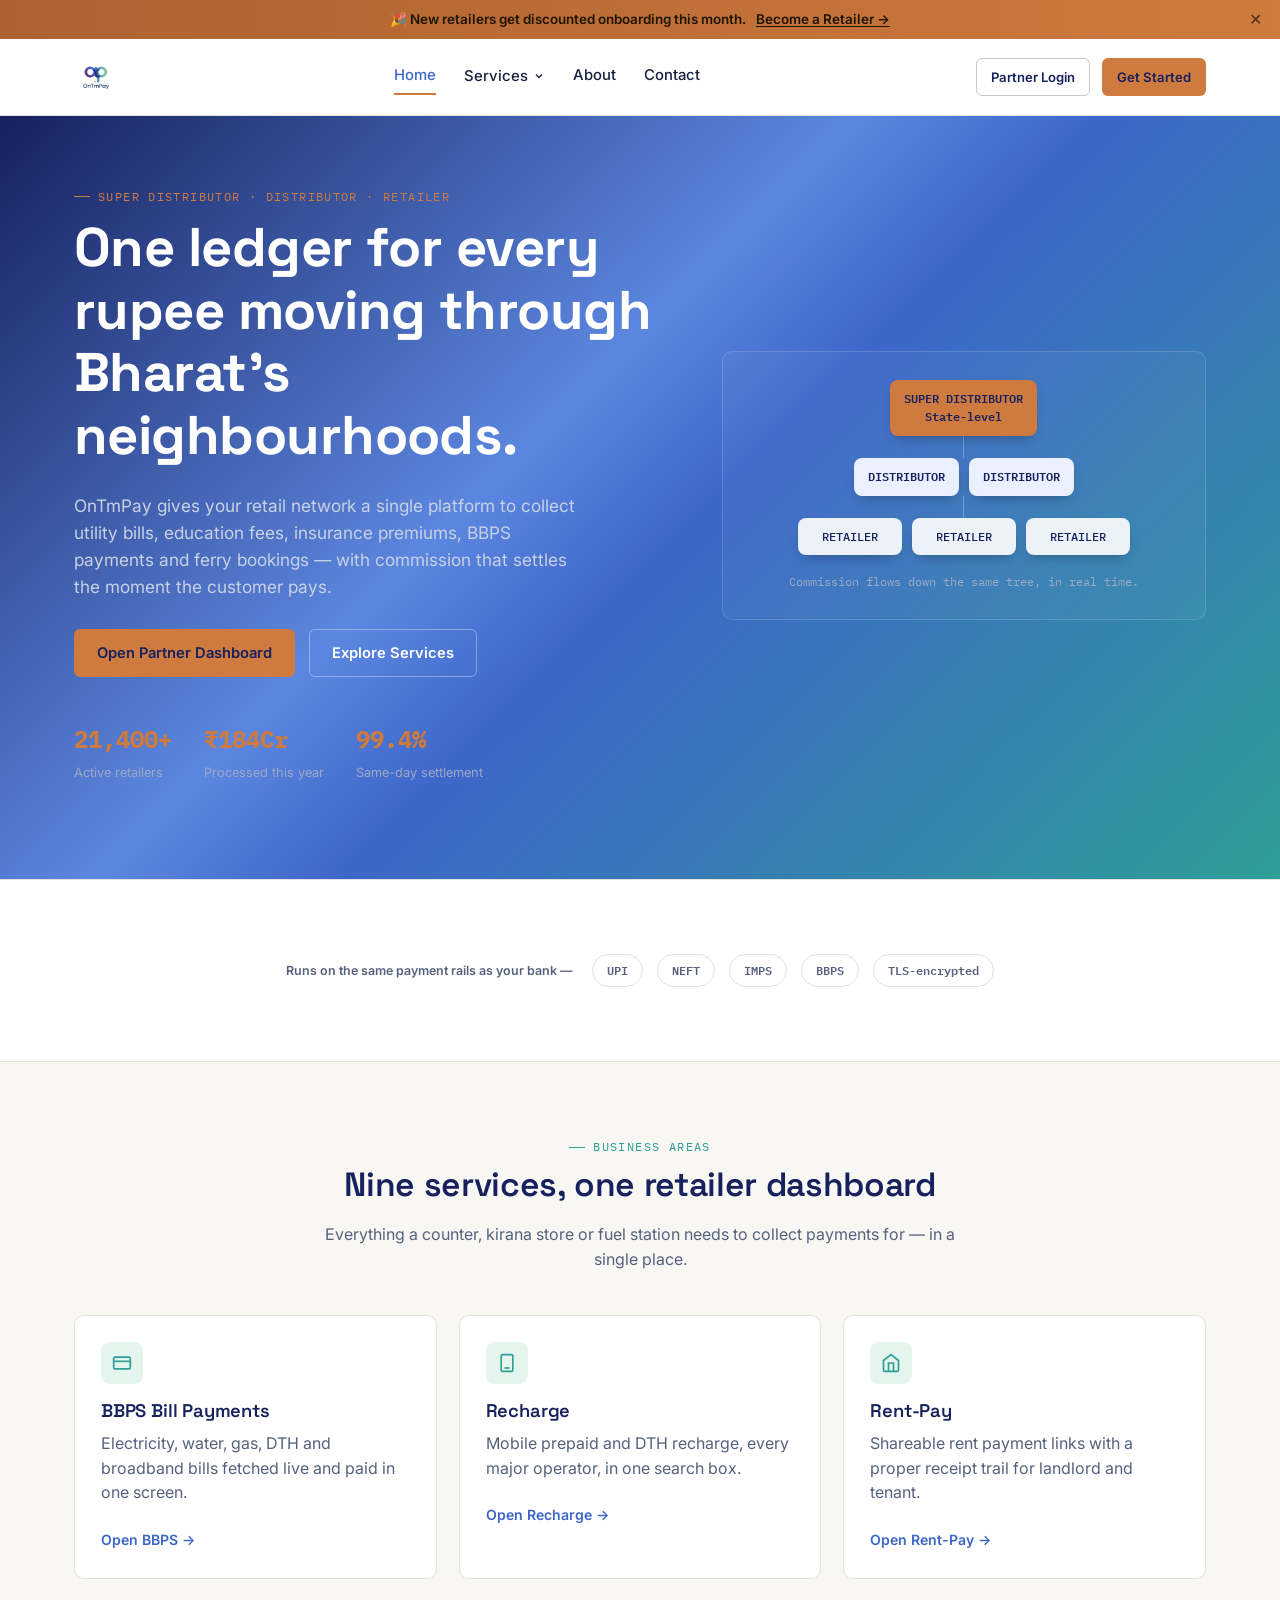
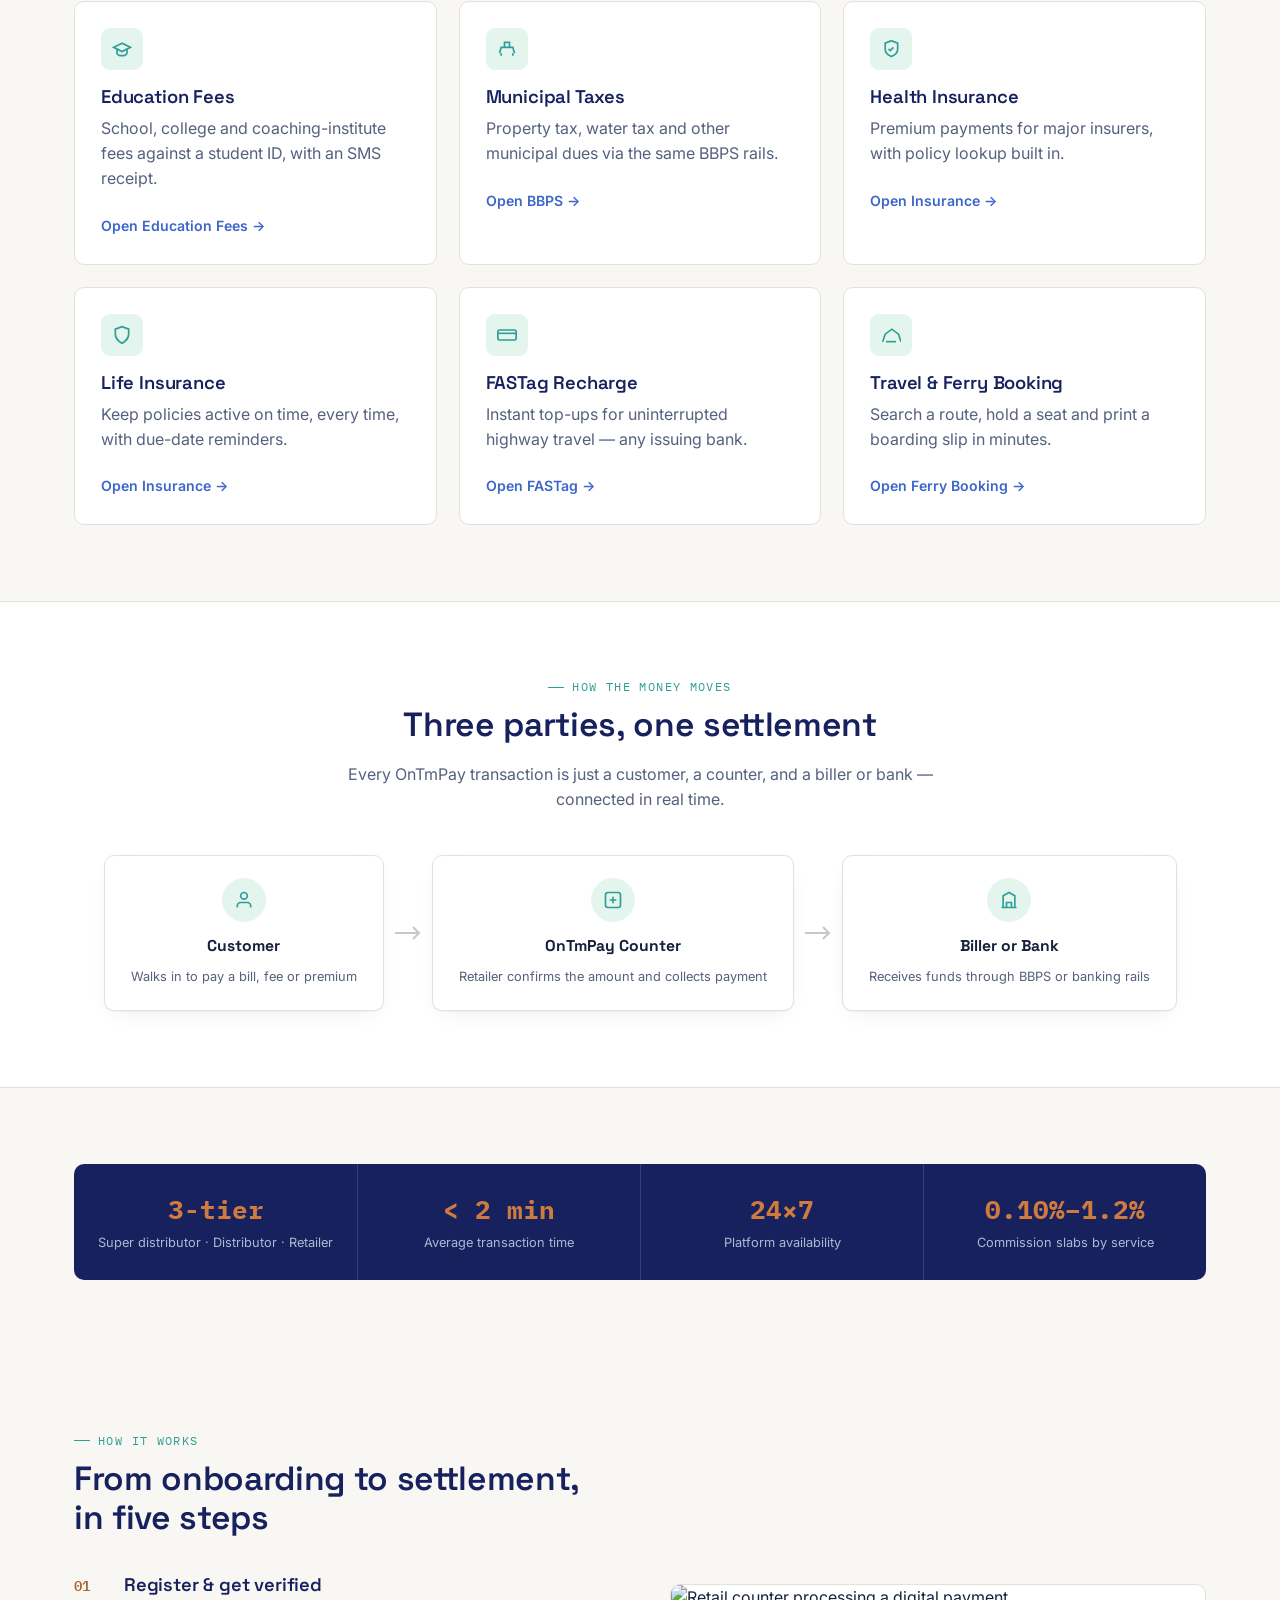
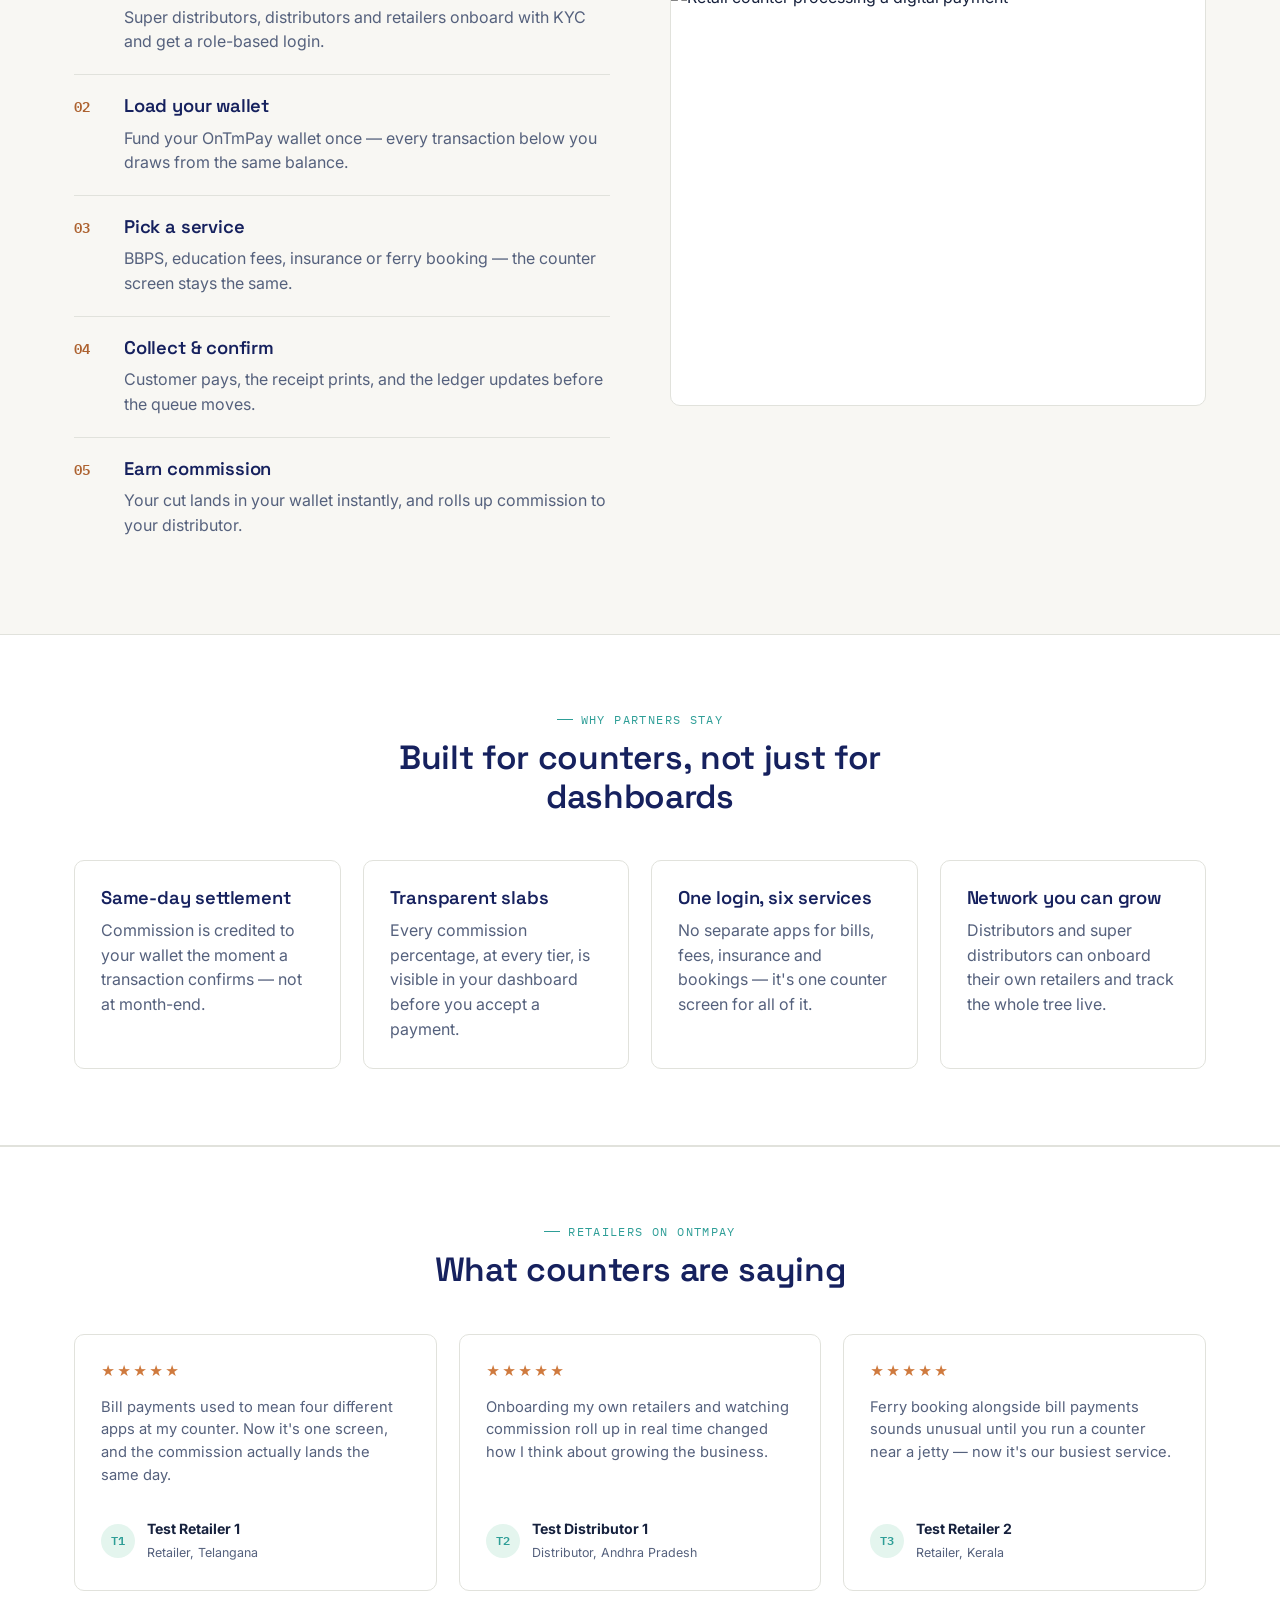
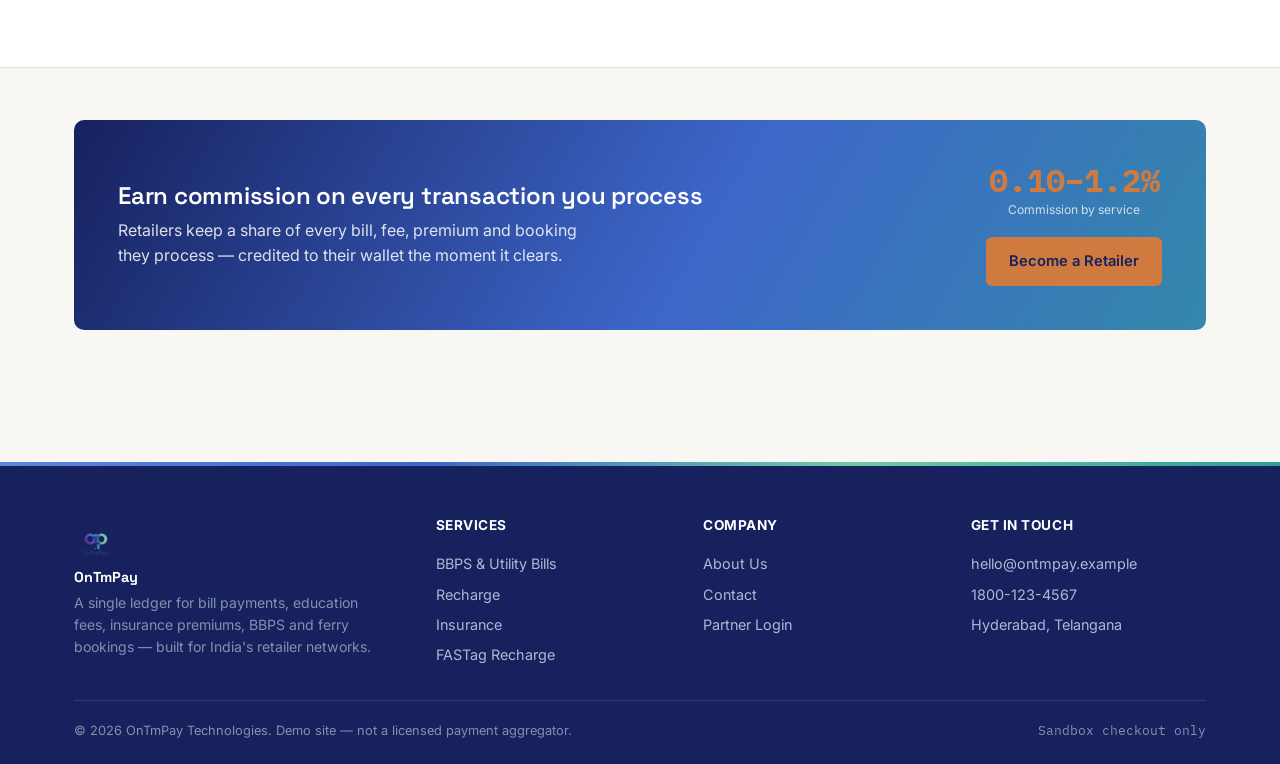
==== commit 7b4d42ec: "Add files via upload" ====
--- a/index.html
+++ b/index.html
@@ -5,46 +5,19 @@
 <meta name="viewport" content="width=device-width, initial-scale=1.0">
 <title>OnTmPay — Bill Payments, BBPS &amp; Ferry Booking for Bharat's Retail Network</title>
 <meta name="description" content="OnTmPay powers a nationwide network of super distributors, distributors and retailers to accept bill payments, education fees, insurance premiums, BBPS and ferry bookings.">
-<link rel="stylesheet" href="css/style.css?v=20260717c">
+<link rel="stylesheet" href="css/style.css?v=20260718e">
 </head>
-<body>
-
-<div class="topbar">
-  <div class="container">
-    <div class="topbar-links">
-      <span>Support: 1800-123-4567</span>
-      <span class="mono">RBI-aligned BBPS partner network</span>
-    </div>
-    <div class="topbar-links">
-      <a href="contact.html">Become a Retailer</a>
-      <a href="contact.html">Partner with us</a>
-    </div>
+<body data-page="home">
+
+<div class="promo-bar" id="promo-bar">
+  <div class="container">
+    <span>🎉 New retailers get discounted onboarding this month.</span>
+    <a href="contact.html">Become a Retailer →</a>
+    <button class="promo-close" id="promo-close" aria-label="Dismiss">✕</button>
   </div>
 </div>
 
-<header class="site">
-  <div class="container">
-    <nav class="main">
-      <a href="index.html" class="logo">
-        <span class="mark"><img src="./assets/images/ontmpay-logo.jpeg" alt="OT"></span> OnTmPay
-      </a>
-      <div class="nav-links">
-        <a href="index.html" class="active">Home</a>
-        <a href="services/bbps.html">BBPS</a>
-        <a href="services/education.html">Education Fees</a>
-        <a href="services/insurance.html">Insurance</a>
-        <a href="services/ferry.html">Ferry Booking</a>
-        <a href="about.html">About</a>
-        <a href="contact.html">Contact</a>
-      </div>
-      <div class="nav-cta">
-        <a href="login.html" class="btn btn-outline btn-sm" data-login-link="dashboard.html">Partner Login</a>
-        <a href="login.html" class="btn btn-primary btn-sm">Get Started</a>
-      </div>
-      <button class="nav-toggle btn btn-ghost btn-sm" aria-label="Menu">☰</button>
-    </nav>
-  </div>
-</header>
+<div id="site-navbar"></div>
 
 <section class="hero">
   <div class="container">
@@ -56,14 +29,14 @@
         <a href="login.html" class="btn btn-primary">Open Partner Dashboard</a>
         <a href="services/bbps.html" class="btn btn-outline" style="border-color:rgba(255,255,255,.35); color:#fff;">Explore Services</a>
       </div>
-      <div class="hero-stats">
-        <div><b>21,400+</b><span>Active retailers</span></div>
-        <div><b>₹184Cr</b><span>Processed this year</span></div>
-        <div><b>99.4%</b><span>Same-day settlement</span></div>
-      </div>
-    </div>
-
-    <div class="network-diagram" aria-label="Distribution hierarchy diagram">
+      <div class="hero-stats reveal-stagger">
+        <div><b data-count-to="21400" data-count-suffix="+">0</b><span>Active retailers</span></div>
+        <div><b data-count-to="184" data-count-prefix="₹" data-count-suffix="Cr">₹0Cr</b><span>Processed this year</span></div>
+        <div><b data-count-to="99.4" data-count-decimals="1" data-count-suffix="%">0%</b><span>Same-day settlement</span></div>
+      </div>
+    </div>
+
+    <div class="network-diagram reveal" aria-label="Distribution hierarchy diagram">
       <div class="tier">
         <div class="node super">SUPER DISTRIBUTOR<br>State-level</div>
       </div>
@@ -83,74 +56,142 @@
   </div>
 </section>
 
+<section class="alt tight">
+  <div class="container">
+    <div class="rails-strip reveal">
+      <span class="rails-label">Runs on the same payment rails as your bank —</span>
+      <span class="rail-pill">UPI</span>
+      <span class="rail-pill">NEFT</span>
+      <span class="rail-pill">IMPS</span>
+      <span class="rail-pill">BBPS</span>
+      <span class="rail-pill">TLS-encrypted</span>
+    </div>
+  </div>
+</section>
+
 <section>
   <div class="container">
-    <div class="section-head">
+    <div class="section-head reveal">
       <div class="eyebrow" style="justify-content:center;">Business areas</div>
-      <h2>Everything a retail counter needs to collect payments</h2>
-      <p>Six services, one login, one wallet — built for counters that serve customers who don't have time to queue at five different offices.</p>
-    </div>
-
-    <div class="grid grid-3">
-      <div class="service-card">
-        
+      <h2>Nine services, one retailer dashboard</h2>
+      <p>Everything a counter, kirana store or fuel station needs to collect payments for — in a single place.</p>
+    </div>
+
+    <div class="grid grid-3 reveal-stagger">
+      <div class="service-card">
         <div class="icon">
           <svg width="20" height="20" viewBox="0 0 24 24" fill="none" stroke="currentColor" stroke-width="2"><rect x="2" y="5" width="20" height="14" rx="2"></rect><path d="M2 10h20"></path></svg>
         </div>
         <h3>BBPS Bill Payments</h3>
-        <p>Electricity, water, gas, DTH and broadband bills fetched live and paid in one screen, with an instant confirmation slip.</p>
+        <p>Electricity, water, gas, DTH and broadband bills fetched live and paid in one screen.</p>
         <a href="services/bbps.html" class="link">Open BBPS →</a>
       </div>
       <div class="service-card">
-        
+        <div class="icon">
+          <svg width="20" height="20" viewBox="0 0 24 24" fill="none" stroke="currentColor" stroke-width="2"><rect x="5" y="2" width="14" height="20" rx="2"></rect><path d="M9 18h6"></path></svg>
+        </div>
+        <h3>Recharge</h3>
+        <p>Mobile prepaid and DTH recharge, every major operator, in one search box.</p>
+        <a href="services/recharge.html" class="link">Open Recharge →</a>
+      </div>
+      <div class="service-card">
+        <div class="icon">
+          <svg width="20" height="20" viewBox="0 0 24 24" fill="none" stroke="currentColor" stroke-width="2"><path d="M3 9l9-7 9 7v11a2 2 0 0 1-2 2H5a2 2 0 0 1-2-2z"></path><path d="M9 22V12h6v10"></path></svg>
+        </div>
+        <h3>Rent-Pay</h3>
+        <p>Shareable rent payment links with a proper receipt trail for landlord and tenant.</p>
+        <a href="services/rent-pay.html" class="link">Open Rent-Pay →</a>
+      </div>
+      <div class="service-card">
         <div class="icon">
           <svg width="20" height="20" viewBox="0 0 24 24" fill="none" stroke="currentColor" stroke-width="2"><path d="M22 10L12 5 2 10l10 5 10-5z"></path><path d="M6 12v5c0 1.5 2.7 3 6 3s6-1.5 6-3v-5"></path></svg>
         </div>
         <h3>Education Fees</h3>
-        <p>Collect school, college and coaching-institute fees against a student ID, with a receipt that reaches the parent by SMS.</p>
+        <p>School, college and coaching-institute fees against a student ID, with an SMS receipt.</p>
         <a href="services/education.html" class="link">Open Education Fees →</a>
       </div>
       <div class="service-card">
-        
+        <div class="icon">
+          <svg width="20" height="20" viewBox="0 0 24 24" fill="none" stroke="currentColor" stroke-width="2"><path d="M3 17l2-7h14l2 7"></path><path d="M5 17v3M19 17v3M9 10V4h6v6"></path></svg>
+        </div>
+        <h3>Municipal Taxes</h3>
+        <p>Property tax, water tax and other municipal dues via the same BBPS rails.</p>
+        <a href="services/bbps.html" class="link">Open BBPS →</a>
+      </div>
+      <div class="service-card">
+        <div class="icon">
+          <svg width="20" height="20" viewBox="0 0 24 24" fill="none" stroke="currentColor" stroke-width="2"><path d="M20 12c0 5-3.5 7.5-7.5 9-4-1.5-7.5-4-7.5-9V5l7.5-3L20 5z"></path><path d="M9 12l2 2 4-4"></path></svg>
+        </div>
+        <h3>Health Insurance</h3>
+        <p>Premium payments for major insurers, with policy lookup built in.</p>
+        <a href="services/insurance.html" class="link">Open Insurance →</a>
+      </div>
+      <div class="service-card">
         <div class="icon">
           <svg width="20" height="20" viewBox="0 0 24 24" fill="none" stroke="currentColor" stroke-width="2"><path d="M12 22s8-4 8-11V5l-8-3-8 3v6c0 7 8 11 8 11z"></path></svg>
         </div>
-        <h3>Insurance Premiums</h3>
-        <p>Life and health premium collection across major insurers, with policy lookup and due-date reminders built in.</p>
+        <h3>Life Insurance</h3>
+        <p>Keep policies active on time, every time, with due-date reminders.</p>
         <a href="services/insurance.html" class="link">Open Insurance →</a>
       </div>
       <div class="service-card">
         <div class="icon">
-          <svg width="20" height="20" viewBox="0 0 24 24" fill="none" stroke="currentColor" stroke-width="2"><path d="M3 17l2-7h14l2 7"></path><path d="M5 17v3M19 17v3M9 10V4h6v6"></path></svg>
-        </div>
-        <h3>Municipal &amp; Utility</h3>
-        <p>Property tax, water tax and other municipal dues via the same BBPS rails, mapped to your local body's biller code.</p>
-        <a href="services/bbps.html" class="link">Open BBPS →</a>
-      </div>
-      <div class="service-card">
-        
+          <svg width="20" height="20" viewBox="0 0 24 24" fill="none" stroke="currentColor" stroke-width="2"><rect x="1" y="6" width="22" height="12" rx="2"></rect><path d="M1 10h22"></path></svg>
+        </div>
+        <h3>FASTag Recharge</h3>
+        <p>Instant top-ups for uninterrupted highway travel — any issuing bank.</p>
+        <a href="services/fastag.html" class="link">Open FASTag →</a>
+      </div>
+      <div class="service-card">
         <div class="icon">
           <svg width="20" height="20" viewBox="0 0 24 24" fill="none" stroke="currentColor" stroke-width="2"><path d="M2 20l3-9 8-6 8 6 3 9"></path><path d="M6 20h12"></path></svg>
         </div>
-        <h3>Ferry Booking</h3>
-        <p>Search a route, hold a seat and print a boarding slip for island and river-crossing ferry services in minutes.</p>
+        <h3>Travel &amp; Ferry Booking</h3>
+        <p>Search a route, hold a seat and print a boarding slip in minutes.</p>
         <a href="services/ferry.html" class="link">Open Ferry Booking →</a>
       </div>
-      <div class="service-card">
-        <div class="icon">
-          <svg width="20" height="20" viewBox="0 0 24 24" fill="none" stroke="currentColor" stroke-width="2"><path d="M17 21v-2a4 4 0 0 0-4-4H5a4 4 0 0 0-4 4v2"></path><circle cx="9" cy="7" r="4"></circle><path d="M23 21v-2a4 4 0 0 0-3-3.87"></path><path d="M16 3.13a4 4 0 0 1 0 7.75"></path></svg>
-        </div>
-        <h3>Retailer Network</h3>
-        <p>Onboard sub-distributors and retailers under you, track their volumes, and manage commission slabs from one screen.</p>
-        <a href="login.html" class="link">Open Partner Login →</a>
-      </div>
     </div>
   </div>
 </section>
 
 <section class="alt">
   <div class="container">
-    <div class="stat-strip">
+    <div class="section-head reveal">
+      <div class="eyebrow" style="justify-content:center;">How the money moves</div>
+      <h2>Three parties, one settlement</h2>
+      <p>Every OnTmPay transaction is just a customer, a counter, and a biller or bank — connected in real time.</p>
+    </div>
+    <div class="ecosystem reveal">
+      <div class="eco-node">
+        <div class="eco-icon">
+          <svg width="20" height="20" viewBox="0 0 24 24" fill="none" stroke="currentColor" stroke-width="2"><path d="M20 21v-2a4 4 0 0 0-4-4H8a4 4 0 0 0-4 4v2"></path><circle cx="12" cy="7" r="4"></circle></svg>
+        </div>
+        <b>Customer</b>
+        <span>Walks in to pay a bill, fee or premium</span>
+      </div>
+      <div class="eco-arrow"><svg width="28" height="16" viewBox="0 0 28 16" fill="none" stroke="currentColor" stroke-width="2"><path d="M1 8h24M19 2l6 6-6 6"></path></svg></div>
+      <div class="eco-node">
+        <div class="eco-icon">
+          <svg width="20" height="20" viewBox="0 0 24 24" fill="none" stroke="currentColor" stroke-width="2"><rect x="3" y="3" width="18" height="18" rx="3"></rect><path d="M8 12h8M12 8v8"></path></svg>
+        </div>
+        <b>OnTmPay Counter</b>
+        <span>Retailer confirms the amount and collects payment</span>
+      </div>
+      <div class="eco-arrow"><svg width="28" height="16" viewBox="0 0 28 16" fill="none" stroke="currentColor" stroke-width="2"><path d="M1 8h24M19 2l6 6-6 6"></path></svg></div>
+      <div class="eco-node">
+        <div class="eco-icon">
+          <svg width="20" height="20" viewBox="0 0 24 24" fill="none" stroke="currentColor" stroke-width="2"><path d="M3 21h18M5 21V7l7-4 7 4v14M9 21v-6h6v6"></path></svg>
+        </div>
+        <b>Biller or Bank</b>
+        <span>Receives funds through BBPS or banking rails</span>
+      </div>
+    </div>
+  </div>
+</section>
+
+<section>
+  <div class="container">
+    <div class="stat-strip reveal-stagger">
       <div><b>3-tier</b><span>Super distributor · Distributor · Retailer</span></div>
       <div><b>&lt; 2 min</b><span>Average transaction time</span></div>
       <div><b>24×7</b><span>Platform availability</span></div>
@@ -162,7 +203,7 @@
 <section>
   <div class="container">
     <div class="grid grid-2" style="align-items:center; gap:60px;">
-      <div>
+      <div class="reveal">
         <div class="eyebrow">How it works</div>
         <h2>From onboarding to settlement, in five steps</h2>
         <div class="steps">
@@ -188,7 +229,7 @@
           </div>
         </div>
       </div>
-      <div class="card" style="padding:0; overflow:hidden;">
+      <div class="card reveal" style="padding:0; overflow:hidden;">
         <img src="https://images.unsplash.com/photo-1556742049-0cfed4f6a45d?auto=format&fit=crop&w=800&q=80" alt="Retail counter processing a digital payment" style="width:100%; height:100%; object-fit:cover; min-height:420px;">
       </div>
     </div>
@@ -197,11 +238,11 @@
 
 <section class="alt">
   <div class="container">
-    <div class="section-head">
+    <div class="section-head reveal">
       <div class="eyebrow" style="justify-content:center;">Why partners stay</div>
       <h2>Built for counters, not just for dashboards</h2>
     </div>
-    <div class="grid grid-4">
+    <div class="grid grid-4 reveal-stagger">
       <div class="card">
         <h3>Same-day settlement</h3>
         <p class="mb-0">Commission is credited to your wallet the moment a transaction confirms — not at month-end.</p>
@@ -222,52 +263,61 @@
   </div>
 </section>
 
+<section class="alt">
+  <div class="container">
+    <div class="section-head reveal">
+      <div class="eyebrow" style="justify-content:center;">Retailers on OnTmPay</div>
+      <h2>What counters are saying</h2>
+    </div>
+    <div class="grid grid-3 reveal-stagger">
+      <div class="testimonial-card">
+        <div class="stars">★★★★★</div>
+        <p>Bill payments used to mean four different apps at my counter. Now it's one screen, and the commission actually lands the same day.</p>
+        <div class="testimonial-who">
+          <div class="avatar">T1</div>
+          <div><b>Test Retailer 1</b><span>Retailer, Telangana</span></div>
+        </div>
+      </div>
+      <div class="testimonial-card">
+        <div class="stars">★★★★★</div>
+        <p>Onboarding my own retailers and watching commission roll up in real time changed how I think about growing the business.</p>
+        <div class="testimonial-who">
+          <div class="avatar">T2</div>
+          <div><b>Test Distributor 1</b><span>Distributor, Andhra Pradesh</span></div>
+        </div>
+      </div>
+      <div class="testimonial-card">
+        <div class="stars">★★★★★</div>
+        <p>Ferry booking alongside bill payments sounds unusual until you run a counter near a jetty — now it's our busiest service.</p>
+        <div class="testimonial-who">
+          <div class="avatar">T3</div>
+          <div><b>Test Retailer 2</b><span>Retailer, Kerala</span></div>
+        </div>
+      </div>
+    </div>
+  </div>
+</section>
+
 <section class="tight">
   <div class="container">
-    <div class="card" style="background:var(--primary-deep); color:#fff; padding:44px; display:flex; justify-content:space-between; align-items:center; flex-wrap:wrap; gap:24px;">
+    <div class="cta-band reveal">
       <div>
-        <h2 style="color:#fff; margin-bottom:8px;">Ready to open a counter with OnTmPay?</h2>
-        <p style="color:#AEB9D1; margin:0;">Try the partner dashboard with demo data — no paperwork needed to look around.</p>
-      </div>
-      <a href="login.html" class="btn btn-primary">Open Demo Dashboard</a>
-    </div>
-  </div>
-</section>
-
-<footer class="site">
-  <div class="container">
-    <div class="footer-grid">
-      <div class="footer-brand">
-        <a href="index.html" class="logo" style="color:#fff;"><span class="mark"><img src="./assets/images/ontmpay-logo.jpeg" alt="OT"></span> OnTmPay</a>
-        <p>A single ledger for bill payments, education fees, insurance premiums, BBPS and ferry bookings — built for India's retailer networks.</p>
-      </div>
-      <div>
-        <h4>Services</h4>
-        <a href="services/bbps.html">BBPS &amp; Utility Bills</a>
-        <a href="services/education.html">Education Fees</a>
-        <a href="services/insurance.html">Insurance Premiums</a>
-        <a href="services/ferry.html">Ferry Booking</a>
-      </div>
-      <div>
-        <h4>Company</h4>
-        <a href="about.html">About Us</a>
-        <a href="contact.html">Contact</a>
-        <a href="login.html">Partner Login</a>
-      </div>
-      <div>
-        <h4>Get in touch</h4>
-        <a href="mailto:hello@ontmpay.example">hello@ontmpay.example</a>
-        <a href="tel:+911800123456">1800-123-4567</a>
-        <a href="contact.html">Hyderabad, Telangana</a>
-      </div>
-    </div>
-    <div class="footer-bottom">
-      <span>© 2026 OnTmPay Technologies. Demo site — not a licensed payment aggregator.</span>
-      <span class="mono">Sandbox checkout only</span>
-    </div>
-  </div>
-</footer>
-
-<script src="js/main.js?v=20260717c"></script>
+        <h2>Earn commission on every transaction you process</h2>
+        <p>Retailers keep a share of every bill, fee, premium and booking they process — credited to their wallet the moment it clears.</p>
+      </div>
+      <div style="text-align:center;">
+        <div class="commission-figure">0.10–1.2%</div>
+        <span>Commission by service</span>
+        <div style="margin-top:16px;">
+          <a href="login.html" class="btn btn-primary">Become a Retailer</a>
+        </div>
+      </div>
+    </div>
+  </div>
+</section>
+
+<div id="site-footer"></div>
+
+<script src="js/main.js?v=20260718e"></script>
 </body>
 </html>
--- a/css/style.css
+++ b/css/style.css
@@ -15,8 +15,8 @@
   --line-strong:   #C6C9C2;
 
   /* sampled directly from the OnTmPay logo */
-  --primary:       #543794;   /* violet, base of the "o" ring */
-  --primary-light: #4E70D1;   /* blue, top of the "o" ring */
+  --primary:       #3D66C9;   /* blue — replaces the earlier violet, per client feedback */
+  --primary-light: #5C87E0;   /* lighter blue tint for gradients */
   --primary-deep:  #16215E;   /* deep navy, the wordmark itself */
   --teal:          #2E9E97;   /* teal, overlap of the "p" ring */
   --teal-light:    #6ECBA6;   /* green, outer edge of the "p" ring */
@@ -108,8 +108,30 @@
   color:var(--teal);
 }
 
+/* ---------- promo bar ---------- */
+.promo-bar{
+  background:linear-gradient(90deg, var(--accent-deep), var(--accent));
+  color:#1F1400;
+  font-size:.84rem; font-weight:600;
+  text-align:center;
+  position:relative;
+}
+.promo-bar .container{
+  display:flex; align-items:center; justify-content:center; gap:10px;
+  padding:9px 40px;
+  flex-wrap:wrap;
+}
+.promo-bar a{ text-decoration:underline; text-underline-offset:2px; }
+.promo-bar .promo-close{
+  position:absolute; right:14px; top:50%; transform:translateY(-50%);
+  background:none; border:none; color:#1F1400; opacity:.7; cursor:pointer;
+  font-size:1rem; line-height:1; padding:4px;
+}
+.promo-bar .promo-close:hover{ opacity:1; }
+.promo-bar.hidden{ display:none; }
+
 .topbar{
-  background:var(--primary-deep);
+  background:linear-gradient(90deg, var(--primary-deep) 0%, #1B3A6B 55%, #16544F 100%);
   color:#C9D2E4;
   font-family:var(--font-mono);
   font-size:.76rem;
@@ -141,9 +163,9 @@
   min-width:0;
 }
 .logo .mark{
-  width:57px;
-  height:57px;
-  border-radius:8px;
+  width:44px;
+  height:44px;
+  border-radius:9px;
   display:flex; align-items:center; justify-content:center;
   color:var(--accent); font-family:var(--font-mono); font-weight:600; font-size:.95rem;
   flex:none;
@@ -159,8 +181,48 @@
 .nav-links a:hover, .nav-links a.active{ color:var(--primary); border-bottom-color:var(--accent); }
 .nav-cta{ display:flex; gap:12px; align-items:center; flex:none; }
 
+/* ---------- services dropdown ---------- */
+.nav-dropdown{ position:relative; }
+.nav-dropdown-trigger{
+  display:flex; align-items:center; gap:5px;
+  background:none; border:none; cursor:pointer; font-family:inherit;
+  font-size:.93rem; font-weight:500; color:var(--ink);
+  padding:6px 0; border-bottom:2px solid transparent;
+}
+.nav-dropdown-trigger .chev{ transition:transform .15s ease; flex:none; }
+.nav-dropdown:hover .nav-dropdown-trigger,
+.nav-dropdown.open .nav-dropdown-trigger,
+.nav-dropdown-trigger.active,
+.nav-dropdown-trigger:focus-visible{
+  color:var(--primary); border-bottom-color:var(--accent);
+}
+.nav-dropdown:hover .chev, .nav-dropdown.open .chev{ transform:rotate(180deg); }
+
+.dropdown-menu{
+  position:absolute; top:100%; left:50%;
+  transform:translateX(-50%) translateY(4px);
+  background:#fff; border:1px solid var(--line); border-radius:var(--radius-sm);
+  box-shadow:var(--shadow-card);
+  min-width:210px; padding:8px;
+  opacity:0; visibility:hidden; pointer-events:none;
+  transition:opacity .15s ease, transform .15s ease, visibility .15s ease;
+  z-index:60;
+}
+.nav-dropdown:hover .dropdown-menu,
+.nav-dropdown.open .dropdown-menu,
+.nav-dropdown:focus-within .dropdown-menu{
+  opacity:1; visibility:visible; pointer-events:auto;
+  transform:translateX(-50%) translateY(0);
+}
+.dropdown-menu a{
+  display:block; padding:9px 12px; border-radius:6px;
+  font-size:.87rem; font-weight:500; color:var(--ink);
+  border-bottom:none;
+}
+.dropdown-menu a:hover, .dropdown-menu a.active{ background:var(--bg); color:var(--primary); }
+
 .nav-toggle{
-  display:none;
+  display:none !important; /* .btn also sets display and has equal specificity — this must win by default */
   width:40px; height:40px;
   align-items:center; justify-content:center;
   padding:0; flex:none;
@@ -195,7 +257,7 @@
 .btn[disabled]{ opacity:.5; cursor:not-allowed; }
 
 .hero{
-  background:linear-gradient(180deg, var(--primary-deep) 0%, var(--primary) 100%);
+  background:linear-gradient(135deg, var(--primary-deep) 0%, var(--primary-light) 42%, var(--primary) 54%, var(--teal) 100%);
   color:#fff;
   padding:72px 0 96px;
   position:relative;
@@ -314,15 +376,39 @@
 
 footer.site{
   background:var(--primary-deep); color:#AEB9D1;
-  padding:56px 0 24px; margin-top:80px;
-}
+  padding:0 0 24px; margin-top:80px;
+  position:relative;
+}
+footer.site::before{
+  content:"";
+  display:block;
+  height:4px;
+  background:linear-gradient(90deg, var(--primary-light), var(--primary), var(--teal-light), var(--teal));
+}
+.footer-cta{
+  background:linear-gradient(120deg, var(--primary) 0%, var(--teal) 100%);
+  padding:30px 0;
+}
+.footer-cta-inner{
+  display:flex; align-items:center; justify-content:space-between; gap:20px; flex-wrap:wrap;
+}
+.footer-cta h3{ color:#fff; margin-bottom:4px; font-size:1.15rem; }
+.footer-cta p{ color:rgba(255,255,255,.88); margin:0; font-size:.88rem; }
+footer.site .container{ padding-top:52px; }
 footer.site h4{ color:#fff; font-family:var(--font-body); font-size:.85rem; letter-spacing:.04em; text-transform:uppercase; margin-bottom:16px;}
-footer.site a{ display:block; color:#AEB9D1; font-size:.9rem; padding:4px 0; }
-footer.site a:hover{ color:var(--accent); }
+footer.site a{ display:block; color:#AEB9D1; font-size:.9rem; padding:4px 0; transition:color .15s ease, transform .15s ease; }
+footer.site a:hover{ color:var(--accent); transform:translateX(2px); }
 .footer-grid{ display:grid; grid-template-columns:1.4fr 1fr 1fr 1fr; gap:32px; min-width:0; }
 .footer-grid > *{ min-width:0; }
+.footer-social{ display:flex; gap:12px; margin:32px 0 6px; }
+.footer-social a{
+  display:flex; align-items:center; justify-content:center;
+  width:36px; height:36px; border-radius:50%;
+  background:rgba(255,255,255,.08); color:#fff; padding:0;
+}
+.footer-social a:hover{ background:var(--accent); color:var(--primary-deep); transform:translateY(-2px); }
 .footer-bottom{
-  margin-top:44px; padding-top:20px; border-top:1px solid rgba(255,255,255,.12);
+  margin-top:28px; padding-top:20px; border-top:1px solid rgba(255,255,255,.12);
   display:flex; justify-content:space-between; flex-wrap:wrap; gap:10px;
   font-size:.8rem; color:#8391AE;
 }
@@ -422,6 +508,137 @@
 .tabs{ display:flex; gap:6px; border-bottom:1px solid var(--line); margin-bottom:24px; overflow-x:auto; }
 .tab{ padding:10px 16px; font-size:.88rem; font-weight:600; color:var(--ink-soft); border-bottom:2px solid transparent; cursor:pointer; white-space:nowrap; }
 .tab.active{ color:var(--primary); border-color:var(--accent); }
+
+/* ---------- scroll reveal (used site-wide via main.js IntersectionObserver) ---------- */
+.reveal{
+  opacity:0; transform:translateY(26px);
+  transition:opacity .65s var(--ease, ease), transform .65s var(--ease, ease);
+}
+.reveal.in-view{ opacity:1; transform:translateY(0); }
+.reveal-stagger > *{
+  opacity:0; transform:translateY(22px);
+  transition:opacity .55s ease, transform .55s ease;
+}
+.reveal-stagger.in-view > *{ opacity:1; transform:translateY(0); }
+.reveal-stagger.in-view > *:nth-child(1){ transition-delay:.04s; }
+.reveal-stagger.in-view > *:nth-child(2){ transition-delay:.11s; }
+.reveal-stagger.in-view > *:nth-child(3){ transition-delay:.18s; }
+.reveal-stagger.in-view > *:nth-child(4){ transition-delay:.25s; }
+.reveal-stagger.in-view > *:nth-child(5){ transition-delay:.32s; }
+.reveal-stagger.in-view > *:nth-child(6){ transition-delay:.39s; }
+
+/* ---------- bento-style services layout (replaces the plain uniform grid) ---------- */
+.bento-grid{
+  display:grid;
+  grid-template-columns:repeat(4, 1fr);
+  grid-auto-rows:minmax(180px, auto);
+  gap:20px;
+  min-width:0;
+}
+.bento-grid > *{ min-width:0; }
+.bento-card{
+  background:var(--paper);
+  border:1px solid var(--line);
+  border-radius:var(--radius);
+  padding:26px;
+  display:flex; flex-direction:column;
+  transition:border-color .15s ease, transform .15s ease, box-shadow .15s ease;
+}
+.bento-card:hover{ border-color:var(--primary); transform:translateY(-3px); box-shadow:var(--shadow-card); }
+.bento-card .icon{
+  width:44px; height:44px; border-radius:10px;
+  display:flex; align-items:center; justify-content:center;
+  margin-bottom:16px; color:#fff; flex:none;
+}
+.bento-card a.link{
+  display:inline-flex; align-items:center; gap:6px;
+  font-weight:600; font-size:.88rem; color:var(--primary);
+  margin-top:auto; padding-top:12px;
+}
+.bento-feature{
+  grid-column:span 2; grid-row:span 2;
+  background:linear-gradient(140deg, var(--primary-deep) 0%, var(--primary) 60%, var(--teal) 130%);
+  color:#fff; border:none; justify-content:center;
+}
+.bento-feature h3{ color:#fff; font-size:1.5rem; }
+.bento-feature p{ color:rgba(255,255,255,.85); }
+.bento-feature .icon{ width:52px; height:52px; background:rgba(255,255,255,.16); }
+.bento-feature a.link{ color:var(--accent); }
+.bento-feature:hover{ transform:translateY(-3px); box-shadow:0 20px 40px -18px rgba(22,33,94,.5); border-color:transparent; }
+.bento-banner{
+  grid-column:1 / -1;
+  flex-direction:row; align-items:center; justify-content:space-between; gap:20px; flex-wrap:wrap;
+  background:var(--bg); border-style:dashed;
+}
+.bento-banner .icon{ margin-bottom:0; background:var(--teal-soft); color:var(--teal); }
+.bento-banner .bento-banner-text{ display:flex; align-items:center; gap:16px; }
+.bento-banner a.link{ margin-top:0; padding-top:0; white-space:nowrap; }
+
+/* ---------- payment-rails trust strip ---------- */
+.rails-strip{
+  display:flex; align-items:center; justify-content:center; gap:14px;
+  flex-wrap:wrap; padding:22px 0;
+}
+.rails-strip .rails-label{
+  font-size:.78rem; color:var(--ink-soft); font-weight:600;
+  margin-right:6px;
+}
+.rail-pill{
+  display:inline-flex; align-items:center;
+  font-family:var(--font-mono); font-size:.76rem; font-weight:600;
+  color:var(--ink-soft); background:var(--paper);
+  border:1px solid var(--line); border-radius:999px;
+  padding:6px 14px;
+}
+
+/* ---------- ecosystem 3-step diagram ---------- */
+.ecosystem{
+  display:flex; align-items:center; justify-content:center;
+  gap:10px; flex-wrap:wrap; margin-top:12px;
+}
+.eco-node{
+  background:var(--paper); border:1px solid var(--line); border-radius:var(--radius);
+  padding:22px 26px; text-align:center; min-width:170px;
+  box-shadow:var(--shadow-card);
+}
+.eco-node .eco-icon{
+  width:44px; height:44px; border-radius:50%;
+  background:var(--teal-soft); color:var(--teal);
+  display:flex; align-items:center; justify-content:center;
+  margin:0 auto 12px;
+}
+.eco-node b{ display:block; font-family:var(--font-display); font-size:.98rem; margin-bottom:4px; }
+.eco-node span{ font-size:.8rem; color:var(--ink-soft); }
+.eco-arrow{ color:var(--line-strong); flex:none; }
+.eco-arrow svg{ display:block; }
+
+/* ---------- testimonials ---------- */
+.testimonial-card{
+  background:var(--paper); border:1px solid var(--line); border-radius:var(--radius);
+  padding:26px; display:flex; flex-direction:column; height:100%;
+}
+.testimonial-card .stars{ color:var(--accent); font-size:.85rem; letter-spacing:2px; margin-bottom:14px; }
+.testimonial-card p{ font-size:.92rem; flex:1; }
+.testimonial-who{ display:flex; align-items:center; gap:12px; margin-top:16px; }
+.testimonial-who .avatar{ background:var(--teal-soft); color:var(--teal); }
+.testimonial-who b{ display:block; font-size:.88rem; }
+.testimonial-who span{ font-size:.78rem; color:var(--ink-soft); }
+
+/* ---------- retailer CTA band ---------- */
+.cta-band{
+  background:linear-gradient(120deg, var(--primary-deep) 0%, var(--primary) 55%, var(--teal) 130%);
+  border-radius:var(--radius);
+  padding:44px;
+  color:#fff;
+  display:flex; align-items:center; justify-content:space-between; gap:24px; flex-wrap:wrap;
+}
+.cta-band h2{ color:#fff; margin-bottom:8px; font-size:1.5rem; }
+.cta-band p{ color:rgba(255,255,255,.85); margin:0; max-width:46ch; }
+.cta-band .commission-figure{
+  font-family:var(--font-mono); font-size:2rem; font-weight:700; color:var(--accent);
+  line-height:1;
+}
+.cta-band .commission-figure + span{ font-size:.76rem; color:rgba(255,255,255,.75); }
 
 .flex{ display:flex; }
 .between{ justify-content:space-between; }
@@ -467,9 +684,13 @@
   .grid-4{ grid-template-columns:repeat(3,1fr); }
 }
 
-@media (max-width: 980px){
+/* Nav collapses to a hamburger only when it genuinely can't fit — the
+   nav is short now (Home, Services dropdown, About, Contact), so this
+   is intentionally narrower than the 980px content-layout breakpoint
+   below. Real desktop/laptop widths never see the hamburger. */
+@media (max-width: 760px){
   nav.main{ padding:12px 0; }
-  .nav-toggle{ display:inline-flex; }
+  .nav-toggle{ display:inline-flex !important; }
   .nav-links{
     display:none;
     position:absolute;
@@ -489,6 +710,21 @@
   .nav-links a:last-child{ border-bottom:none; }
   .nav-links a.active, .nav-links a:hover{ background:var(--bg); border-radius:var(--radius-sm); }
 
+  .nav-dropdown{ width:100%; }
+  .nav-dropdown-trigger{
+    width:100%; justify-content:space-between; padding:12px 10px;
+    border-bottom:1px solid var(--line);
+  }
+  .dropdown-menu{
+    position:static; transform:none; opacity:1; visibility:visible; pointer-events:auto;
+    box-shadow:none; border:none; border-radius:0; padding:0;
+    max-height:0; overflow:hidden; transition:max-height .2s ease;
+  }
+  .nav-dropdown.open .dropdown-menu{ max-height:220px; }
+  .dropdown-menu a{ padding:11px 10px 11px 22px; border-bottom:1px solid var(--line); border-radius:0; }
+}
+
+@media (max-width: 980px){
   .hero .container{ grid-template-columns:1fr; }
   .hero{ padding:52px 0 68px; }
   .hero-stats{ gap:24px; }
@@ -517,6 +753,9 @@
 
   .field-row{ grid-template-columns:1fr; }
   .role-tiles{ grid-template-columns:1fr; }
+
+  .bento-grid{ grid-template-columns:repeat(2,1fr); }
+  .bento-feature{ grid-column:span 2; grid-row:span 1; }
 }
 
 @media (max-width: 640px){
@@ -552,6 +791,16 @@
   .toast{ left:14px; right:14px; bottom:14px; max-width:none; }
 
   .form-card{ padding:22px; }
+
+  .ecosystem{ flex-direction:column; }
+  .eco-arrow{ transform:rotate(90deg); }
+  .cta-band{ padding:28px; text-align:center; justify-content:center; }
+  .promo-bar .container{ padding:9px 44px; font-size:.78rem; }
+
+  .bento-grid{ grid-template-columns:1fr; }
+  .bento-feature{ grid-column:1; grid-row:auto; }
+  .footer-cta-inner{ text-align:center; justify-content:center; }
+  footer.site .container{ padding-top:36px; }
 }
 
 @media (max-width: 400px){
